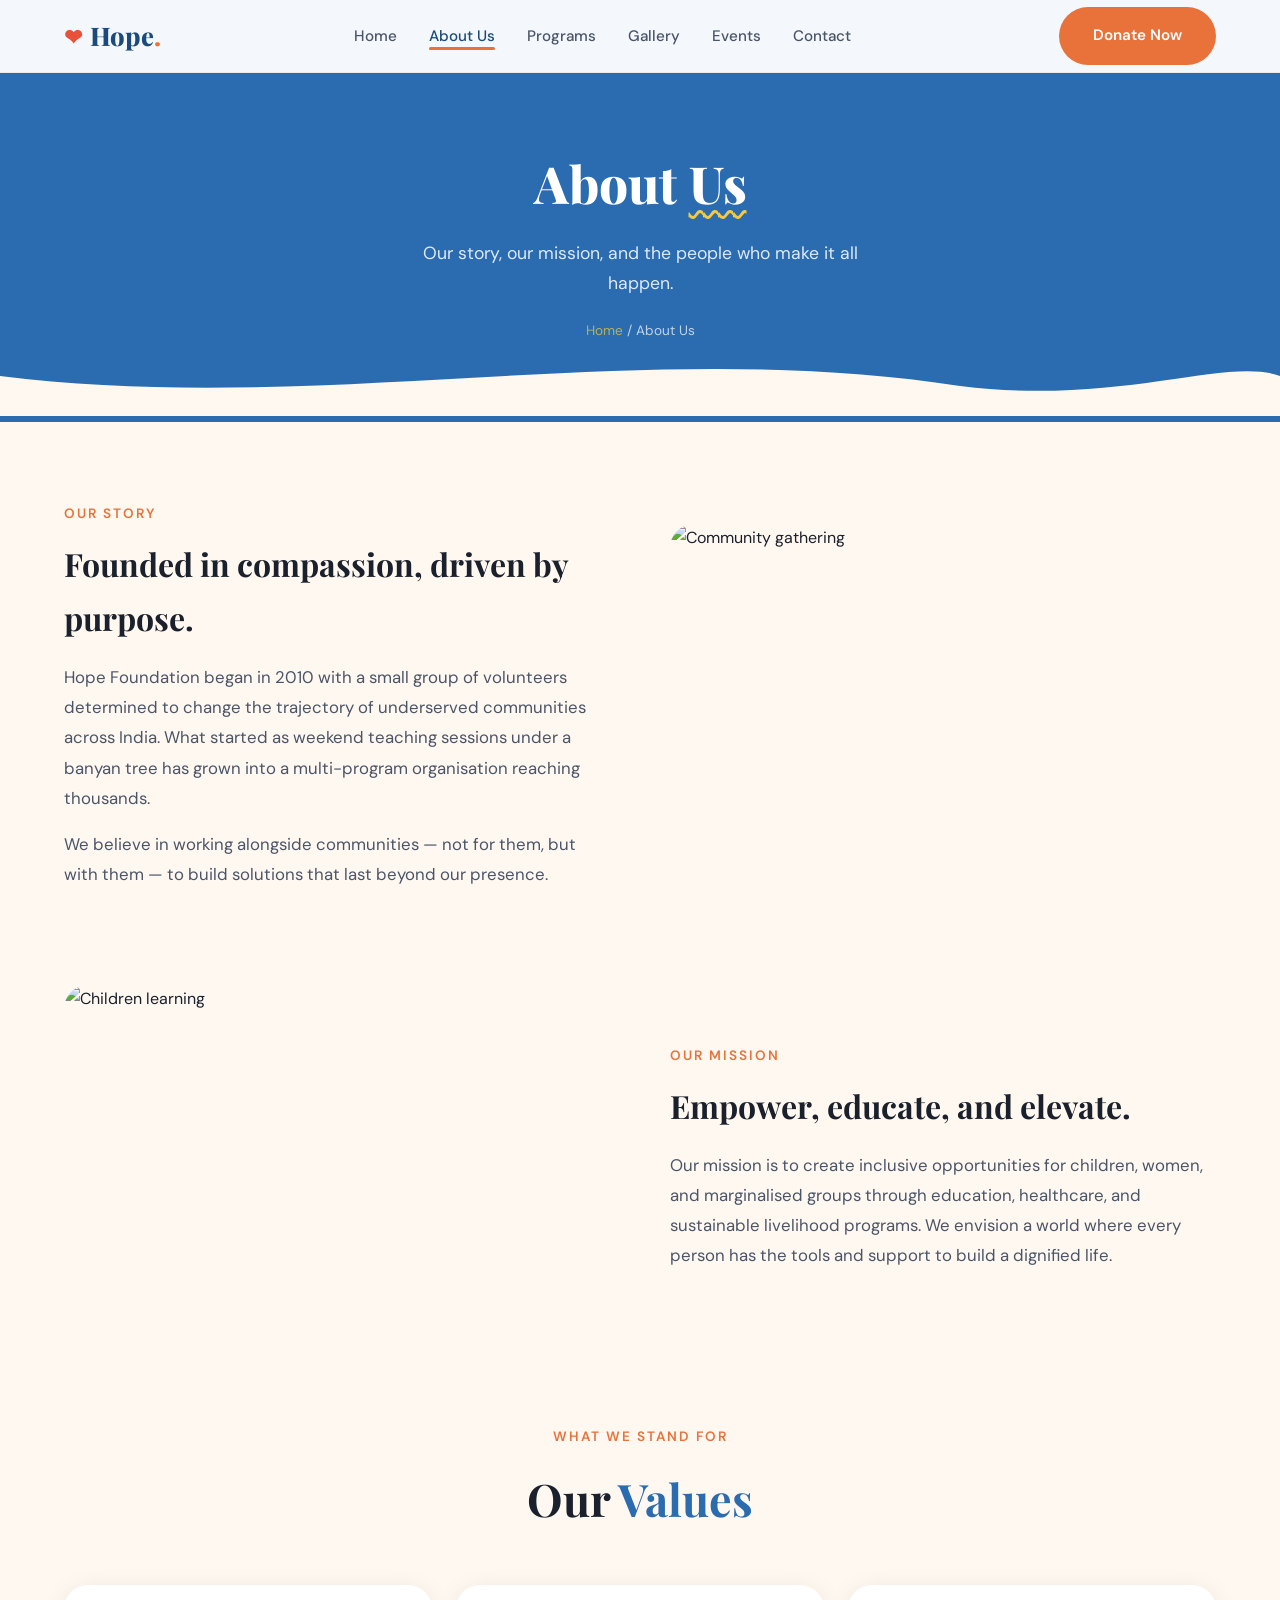
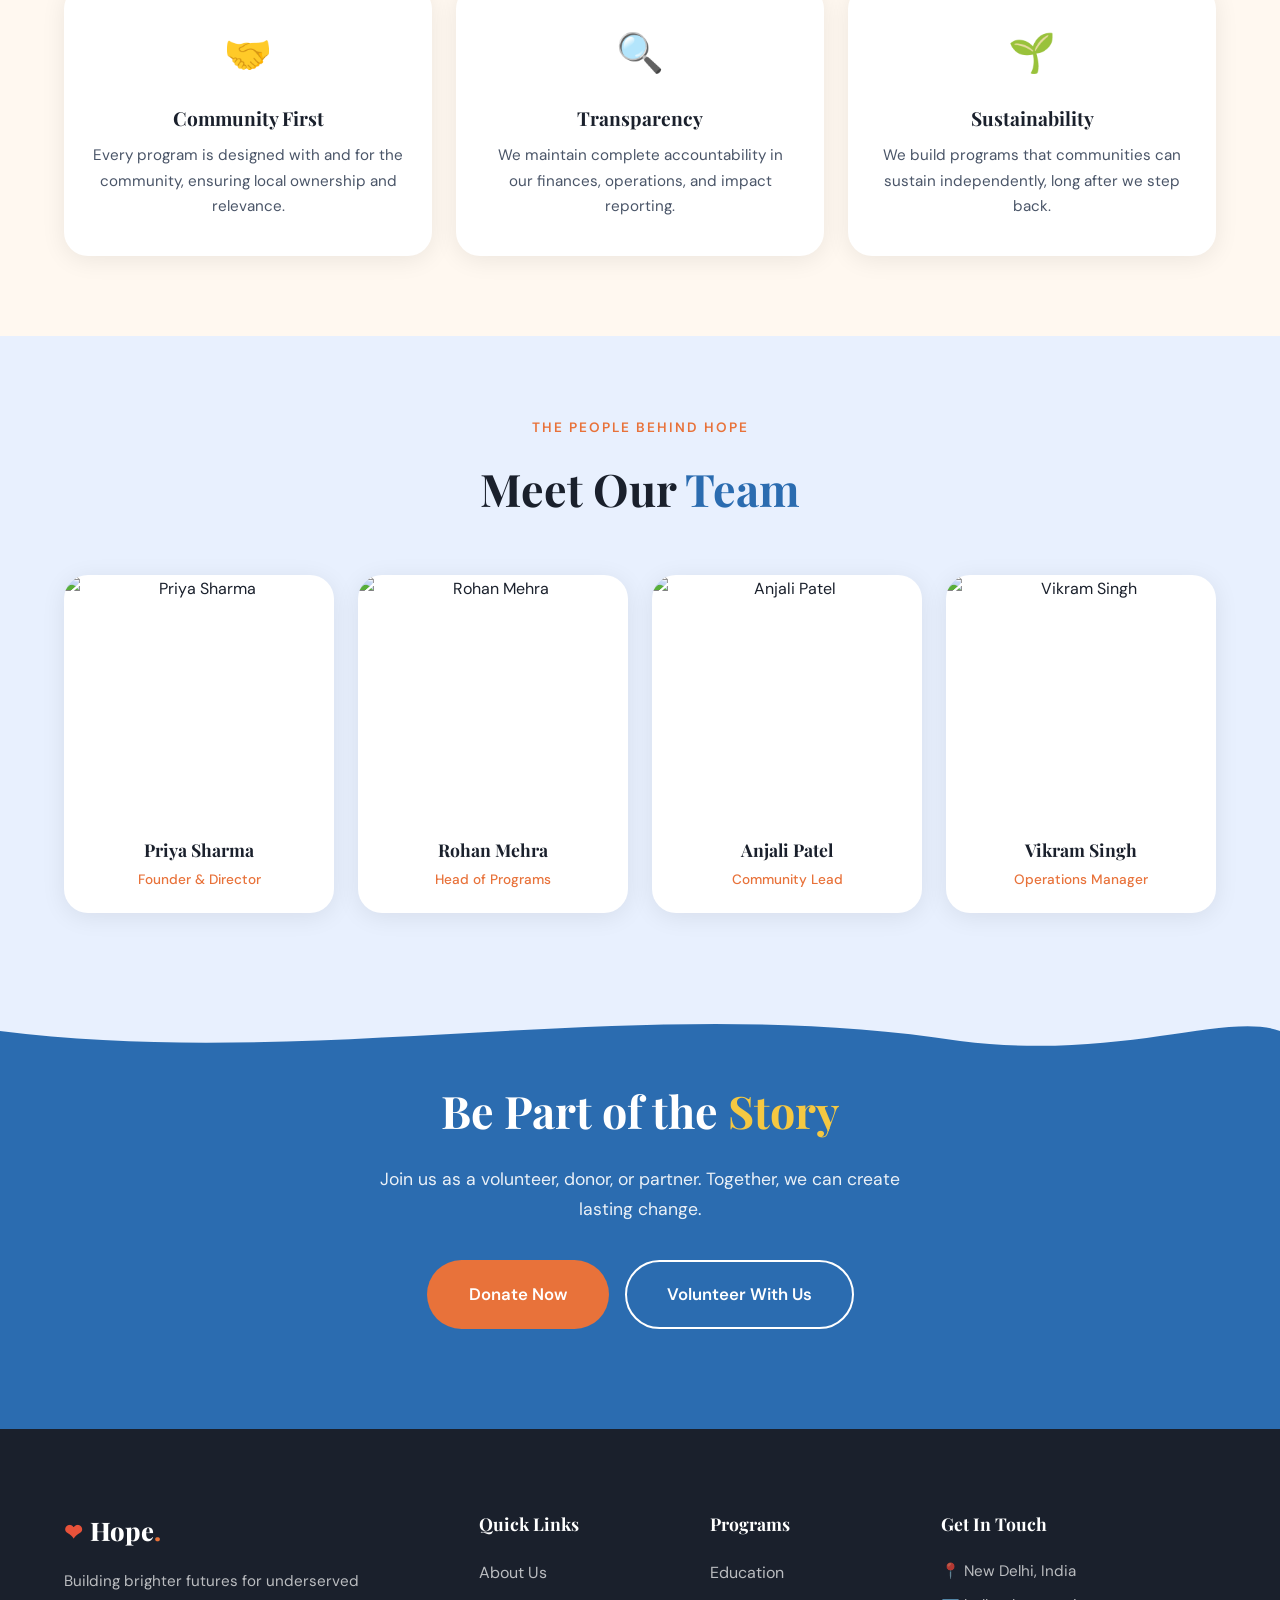
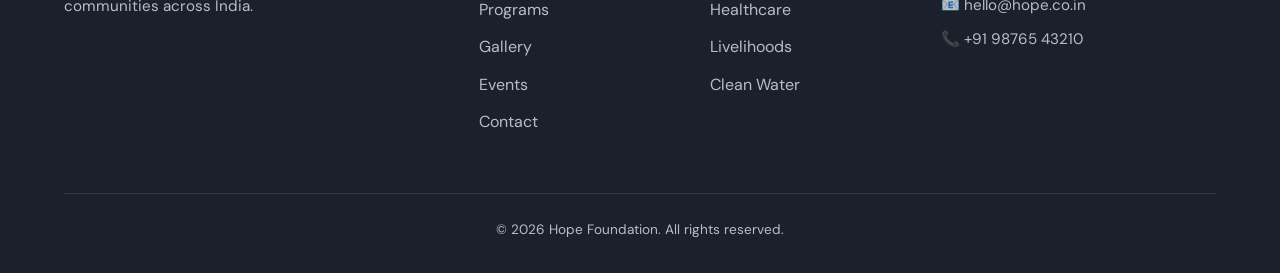
==== about.html @ 758d8f0c "site design init" ====
<!DOCTYPE html>
<html lang="en">
<head>
  <meta charset="UTF-8">
  <meta name="viewport" content="width=device-width, initial-scale=1.0">
  <title>About Us — Hope Foundation</title>
  <link rel="stylesheet" href="css/style.css">
  <link rel="preconnect" href="https://fonts.googleapis.com">
  <link href="https://fonts.googleapis.com/css2?family=Playfair+Display:wght@400;600;700;800&family=DM+Sans:wght@400;500;600;700&display=swap" rel="stylesheet">
</head>
<body>
  <!-- NAVBAR -->
  <nav class="navbar" id="navbar">
    <div class="nav-container">
      <a href="index.html" class="logo"><span class="logo-icon">❤</span><span class="logo-text">Hope<span class="logo-dot">.</span></span></a>
      <ul class="nav-links" id="navLinks">
        <li><a href="index.html">Home</a></li>
        <li><a href="about.html" class="active">About Us</a></li>
        <li><a href="programs.html">Programs</a></li>
        <li><a href="gallery.html">Gallery</a></li>
        <li><a href="events.html">Events</a></li>
        <li><a href="contact.html">Contact</a></li>
      </ul>
      <a href="contact.html#donate" class="btn btn-primary nav-donate">Donate Now</a>
      <button class="hamburger" id="hamburger" aria-label="Toggle menu"><span></span><span></span><span></span></button>
    </div>
  </nav>

  <!-- PAGE HEADER -->
  <section class="page-header">
    <h1>About <span class="underline-wavy">Us</span></h1>
    <p>Our story, our mission, and the people who make it all happen.</p>
    <div class="breadcrumb"><a href="index.html">Home</a> / About Us</div>
    <div class="page-header-wave">
      <svg viewBox="0 0 1440 80" preserveAspectRatio="none">
        <path d="M0,40 C360,80 720,0 1080,50 C1260,70 1380,20 1440,40 L1440,80 L0,80 Z" fill="var(--cream)"/>
      </svg>
    </div>
  </section>

  <!-- OUR STORY -->
  <section class="about-content">
    <div class="container">
      <div class="about-grid">
        <div class="about-text">
          <div class="section-label">Our Story</div>
          <h2>Founded in compassion, driven by purpose.</h2>
          <p>Hope Foundation began in 2010 with a small group of volunteers determined to change the trajectory of underserved communities across India. What started as weekend teaching sessions under a banyan tree has grown into a multi-program organisation reaching thousands.</p>
          <p>We believe in working alongside communities — not for them, but with them — to build solutions that last beyond our presence.</p>
        </div>
        <div class="about-img">
          <img src="https://images.unsplash.com/photo-1531206715517-5c0ba140b2b8?w=500&q=80" alt="Community gathering">
        </div>
      </div>

      <div class="about-grid reverse">
        <div class="about-text">
          <div class="section-label">Our Mission</div>
          <h2>Empower, educate, and elevate.</h2>
          <p>Our mission is to create inclusive opportunities for children, women, and marginalised groups through education, healthcare, and sustainable livelihood programs. We envision a world where every person has the tools and support to build a dignified life.</p>
        </div>
        <div class="about-img">
          <img src="https://images.unsplash.com/photo-1529390079861-591de354faf5?w=500&q=80" alt="Children learning">
        </div>
      </div>

      <!-- VALUES -->
      <div style="text-align:center; margin-top:80px;">
        <div class="section-label">What We Stand For</div>
        <h2 class="section-title">Our <span class="highlight">Values</span></h2>
      </div>
      <div class="values-grid">
        <div class="value-card">
          <div class="icon">🤝</div>
          <h3>Community First</h3>
          <p>Every program is designed with and for the community, ensuring local ownership and relevance.</p>
        </div>
        <div class="value-card">
          <div class="icon">🔍</div>
          <h3>Transparency</h3>
          <p>We maintain complete accountability in our finances, operations, and impact reporting.</p>
        </div>
        <div class="value-card">
          <div class="icon">🌱</div>
          <h3>Sustainability</h3>
          <p>We build programs that communities can sustain independently, long after we step back.</p>
        </div>
      </div>
    </div>
  </section>

  <!-- TEAM -->
  <section class="team-section">
    <div class="container">
      <div style="text-align:center;">
        <div class="section-label">The People Behind Hope</div>
        <h2 class="section-title">Meet Our <span class="highlight">Team</span></h2>
      </div>
      <div class="team-grid">
        <div class="team-card">
          <img src="https://images.unsplash.com/photo-1580489944761-15a19d654956?w=300&q=80" alt="Priya Sharma">
          <div class="team-card-info"><h4>Priya Sharma</h4><span>Founder & Director</span></div>
        </div>
        <div class="team-card">
          <img src="https://images.unsplash.com/photo-1507003211169-0a1dd7228f2d?w=300&q=80" alt="Rohan Mehra">
          <div class="team-card-info"><h4>Rohan Mehra</h4><span>Head of Programs</span></div>
        </div>
        <div class="team-card">
          <img src="https://images.unsplash.com/photo-1573497019940-1c28c88b4f3e?w=300&q=80" alt="Anjali Patel">
          <div class="team-card-info"><h4>Anjali Patel</h4><span>Community Lead</span></div>
        </div>
        <div class="team-card">
          <img src="https://images.unsplash.com/photo-1500648767791-00dcc994a43e?w=300&q=80" alt="Vikram Singh">
          <div class="team-card-info"><h4>Vikram Singh</h4><span>Operations Manager</span></div>
        </div>
      </div>
    </div>
  </section>

  <!-- CTA -->
  <section class="cta">
    <div class="cta-wave-top">
      <svg viewBox="0 0 1440 80" preserveAspectRatio="none">
        <path d="M0,40 C360,80 720,0 1080,50 C1260,70 1380,20 1440,40 L1440,0 L0,0 Z" fill="var(--blue-light)"/>
      </svg>
    </div>
    <div class="container">
      <h2>Be Part of the <span class="highlight">Story</span></h2>
      <p>Join us as a volunteer, donor, or partner. Together, we can create lasting change.</p>
      <div class="cta-actions">
        <a href="contact.html#donate" class="btn btn-accent btn-lg">Donate Now</a>
        <a href="contact.html#volunteer" class="btn btn-outline-light btn-lg">Volunteer With Us</a>
      </div>
    </div>
  </section>

  <!-- FOOTER -->
  <footer class="footer">
    <div class="container">
      <div class="footer-grid">
        <div class="footer-about">
          <a href="index.html" class="logo footer-logo"><span class="logo-icon">❤</span><span class="logo-text">Hope<span class="logo-dot">.</span></span></a>
          <p>Building brighter futures for underserved communities across India.</p>
        </div>
        <div class="footer-links"><h4>Quick Links</h4><ul><li><a href="about.html">About Us</a></li><li><a href="programs.html">Programs</a></li><li><a href="gallery.html">Gallery</a></li><li><a href="events.html">Events</a></li><li><a href="contact.html">Contact</a></li></ul></div>
        <div class="footer-links"><h4>Programs</h4><ul><li><a href="programs.html">Education</a></li><li><a href="programs.html">Healthcare</a></li><li><a href="programs.html">Livelihoods</a></li><li><a href="programs.html">Clean Water</a></li></ul></div>
        <div class="footer-contact"><h4>Get In Touch</h4><p>📍 New Delhi, India</p><p>📧 hello@hope.co.in</p><p>📞 +91 98765 43210</p></div>
      </div>
      <div class="footer-bottom"><p>&copy; 2026 Hope Foundation. All rights reserved.</p></div>
    </div>
  </footer>
  <script src="js/main.js"></script>
</body>
</html>
---- css/style.css ----
/* ============================================
   HOPE FOUNDATION — Watumull-inspired Design
   Playful blue, warm accents, wavy shapes
   ============================================ */

/* --- VARIABLES --- */
:root {
  --blue-main: #2B6CB0;
  --blue-dark: #1A4B7A;
  --blue-light: #E8F0FE;
  --blue-mid: #4A90D9;
  --cream: #FFF8F0;
  --orange: #E8723A;
  --orange-light: #FDEBD3;
  --yellow: #F5C842;
  --green: #38A169;
  --green-light: #C6F6D5;
  --red-soft: #E8523A;
  --white: #ffffff;
  --dark: #1A202C;
  --gray: #4A5568;
  --gray-light: #A0AEC0;
  --font-display: 'Playfair Display', Georgia, serif;
  --font-body: 'DM Sans', -apple-system, sans-serif;
  --radius: 16px;
  --radius-sm: 10px;
  --radius-xl: 24px;
  --shadow: 0 4px 24px rgba(0,0,0,0.08);
  --shadow-lg: 0 12px 48px rgba(0,0,0,0.12);
  --transition: 0.3s cubic-bezier(0.4, 0, 0.2, 1);
}

/* --- RESET --- */
*, *::before, *::after { box-sizing: border-box; margin: 0; padding: 0; }
html { scroll-behavior: smooth; }
body {
  font-family: var(--font-body);
  color: var(--dark);
  background: var(--cream);
  line-height: 1.7;
  overflow-x: hidden;
}
img { max-width: 100%; display: block; border-radius: var(--radius); }
a { text-decoration: none; color: inherit; transition: var(--transition); }
ul { list-style: none; }

/* --- CONTAINER --- */
.container {
  max-width: 1200px;
  margin: 0 auto;
  padding: 0 24px;
}

/* --- BUTTONS --- */
.btn {
  display: inline-flex;
  align-items: center;
  gap: 8px;
  padding: 14px 32px;
  border-radius: 50px;
  font-family: var(--font-body);
  font-weight: 600;
  font-size: 0.95rem;
  cursor: pointer;
  border: 2px solid transparent;
  transition: var(--transition);
}
.btn-primary {
  background: var(--orange);
  color: var(--white);
}
.btn-primary:hover {
  background: #d4652f;
  transform: translateY(-2px);
  box-shadow: 0 6px 20px rgba(232,114,58,0.35);
}
.btn-accent {
  background: var(--orange);
  color: var(--white);
}
.btn-accent:hover {
  background: #d4652f;
  transform: translateY(-2px);
  box-shadow: 0 6px 20px rgba(232,114,58,0.35);
}
.btn-outline {
  border-color: var(--blue-main);
  color: var(--blue-main);
  background: transparent;
}
.btn-outline:hover {
  background: var(--blue-main);
  color: var(--white);
  transform: translateY(-2px);
}
.btn-outline-light {
  border-color: var(--white);
  color: var(--white);
  background: transparent;
}
.btn-outline-light:hover {
  background: var(--white);
  color: var(--blue-dark);
  transform: translateY(-2px);
}
.btn-lg {
  padding: 18px 40px;
  font-size: 1.05rem;
}

/* --- SECTION HELPERS --- */
.section-label {
  font-family: var(--font-body);
  font-weight: 600;
  font-size: 0.85rem;
  text-transform: uppercase;
  letter-spacing: 2px;
  color: var(--orange);
  margin-bottom: 12px;
}
.section-label.light { color: var(--yellow); }
.section-title {
  font-family: var(--font-display);
  font-size: clamp(2rem, 4vw, 2.8rem);
  font-weight: 700;
  margin-bottom: 16px;
  color: var(--dark);
}
.section-title.light { color: var(--white); }
.section-subtitle {
  font-size: 1.1rem;
  color: var(--gray);
  max-width: 600px;
  margin-bottom: 48px;
}
.highlight {
  color: var(--blue-main);
  position: relative;
}
.underline-wavy {
  text-decoration: underline;
  text-decoration-color: var(--yellow);
  text-decoration-style: wavy;
  text-underline-offset: 6px;
  text-decoration-thickness: 3px;
}

/* =====================
   NAVBAR
   ===================== */
.navbar {
  position: fixed;
  top: 0;
  left: 0;
  right: 0;
  z-index: 1000;
  background: rgba(255,255,255,0.95);
  backdrop-filter: blur(12px);
  border-bottom: 1px solid rgba(0,0,0,0.05);
  transition: var(--transition);
}
.navbar.scrolled {
  box-shadow: 0 2px 20px rgba(0,0,0,0.08);
}
.nav-container {
  max-width: 1200px;
  margin: 0 auto;
  padding: 0 24px;
  display: flex;
  align-items: center;
  justify-content: space-between;
  height: 72px;
}
.logo {
  display: flex;
  align-items: center;
  gap: 8px;
  font-family: var(--font-display);
  font-size: 1.6rem;
  font-weight: 800;
}
.logo-icon {
  font-size: 1.4rem;
  filter: none;
  color: var(--red-soft);
}
.logo-text { color: var(--blue-dark); }
.logo-dot { color: var(--orange); }
.nav-links {
  display: flex;
  gap: 32px;
}
.nav-links a {
  font-weight: 500;
  font-size: 0.95rem;
  color: var(--gray);
  position: relative;
}
.nav-links a::after {
  content: '';
  position: absolute;
  bottom: -4px;
  left: 0;
  width: 0;
  height: 3px;
  background: var(--orange);
  border-radius: 2px;
  transition: var(--transition);
}
.nav-links a:hover,
.nav-links a.active {
  color: var(--blue-dark);
}
.nav-links a:hover::after,
.nav-links a.active::after {
  width: 100%;
}
.nav-donate { margin-left: 16px; }
.hamburger {
  display: none;
  flex-direction: column;
  gap: 5px;
  background: none;
  border: none;
  cursor: pointer;
  padding: 8px;
}
.hamburger span {
  width: 24px;
  height: 2.5px;
  background: var(--dark);
  border-radius: 2px;
  transition: var(--transition);
}

/* =====================
   HERO
   ===================== */
.hero {
  position: relative;
  background: var(--blue-main);
  padding-top: 72px;
  overflow: hidden;
  min-height: 90vh;
  display: flex;
  flex-direction: column;
  justify-content: center;
}
.hero-bg {
  position: absolute;
  inset: 0;
  overflow: hidden;
}
.hero-wave-top {
  position: absolute;
  top: 60px;
  left: 0;
  right: 0;
  opacity: 0.15;
}
.hero-wave-top svg { width: 100%; height: 200px; }
.hero-container {
  position: relative;
  max-width: 1200px;
  margin: 0 auto;
  padding: 80px 24px 120px;
  display: grid;
  grid-template-columns: 1fr 1fr;
  gap: 60px;
  align-items: center;
}
.hero-content { color: var(--white); }
.hero-tag {
  display: inline-block;
  background: rgba(255,255,255,0.15);
  border: 1px solid rgba(255,255,255,0.25);
  padding: 8px 20px;
  border-radius: 50px;
  font-size: 0.85rem;
  font-weight: 600;
  margin-bottom: 24px;
  backdrop-filter: blur(4px);
}
.hero h1 {
  font-family: var(--font-display);
  font-size: clamp(2.2rem, 4.5vw, 3.2rem);
  font-weight: 700;
  line-height: 1.25;
  margin-bottom: 20px;
}
.hero h1 .underline-wavy {
  text-decoration-color: var(--yellow);
}
.hero h1 .highlight {
  color: var(--yellow);
}
.hero p {
  font-size: 1.1rem;
  opacity: 0.9;
  max-width: 480px;
  margin-bottom: 32px;
  line-height: 1.8;
}
.hero-actions {
  display: flex;
  gap: 16px;
  flex-wrap: wrap;
  margin-bottom: 48px;
}
.hero-stats {
  display: flex;
  gap: 40px;
}
.stat {
  display: flex;
  flex-direction: column;
}
.stat strong {
  font-family: var(--font-display);
  font-size: 1.8rem;
  font-weight: 800;
  color: var(--yellow);
}
.stat span {
  font-size: 0.85rem;
  opacity: 0.8;
}

/* Hero Image */
.hero-image {
  position: relative;
  display: flex;
  justify-content: center;
}
.hero-img-wrapper {
  position: relative;
  z-index: 2;
}
.hero-img-wrapper img {
  width: 420px;
  height: 500px;
  object-fit: cover;
  border-radius: 30px 30px 100px 30px;
  border: 6px solid rgba(255,255,255,0.2);
}
.hero-img-accent {
  position: absolute;
  top: -20px;
  right: -20px;
  width: 100%;
  height: 100%;
  border-radius: 30px 30px 100px 30px;
  border: 3px solid var(--yellow);
  z-index: -1;
}
.hero-floater {
  position: absolute;
  font-size: 2rem;
  animation: float 3s ease-in-out infinite;
  z-index: 3;
}
.floater-heart { top: 10%; right: -10%; animation-delay: 0s; }
.floater-star { bottom: 20%; left: -5%; animation-delay: 0.5s; color: var(--yellow); }
.floater-check {
  top: 50%;
  right: -15%;
  animation-delay: 1s;
  background: var(--green);
  color: white;
  width: 44px;
  height: 44px;
  border-radius: 50%;
  display: flex;
  align-items: center;
  justify-content: center;
  font-size: 1.2rem;
}
@keyframes float {
  0%, 100% { transform: translateY(0); }
  50% { transform: translateY(-12px); }
}
.hero-wave-bottom {
  position: absolute;
  bottom: -2px;
  left: 0;
  right: 0;
}
.hero-wave-bottom svg { width: 100%; height: 120px; }

/* =====================
   MISSION
   ===================== */
.mission {
  position: relative;
  background: var(--cream);
  padding: 100px 0 0;
}
.mission-grid {
  display: grid;
  grid-template-columns: 1fr 1fr;
  gap: 60px;
  align-items: center;
}
.mission-text h2 {
  font-family: var(--font-display);
  font-size: clamp(1.8rem, 3vw, 2.4rem);
  font-weight: 700;
  line-height: 1.35;
  margin-bottom: 20px;
}
.mission-text p {
  color: var(--gray);
  font-size: 1.05rem;
  margin-bottom: 32px;
  line-height: 1.8;
}
.mission-image {
  position: relative;
}
.mission-image img {
  width: 100%;
  height: 400px;
  object-fit: cover;
  border-radius: var(--radius-xl);
  position: relative;
  z-index: 2;
}
.mission-img-blob {
  position: absolute;
  top: -30px;
  right: -30px;
  width: 200px;
  height: 200px;
  background: var(--yellow);
  border-radius: 50% 50% 50% 20%;
  opacity: 0.3;
  z-index: 1;
}
.section-wave {
  margin-top: 80px;
}
.section-wave svg {
  width: 100%;
  height: 100px;
  display: block;
}

/* =====================
   PROGRAMS
   ===================== */
.programs {
  background: var(--blue-light);
  padding: 80px 0 100px;
}
.programs-grid {
  display: grid;
  grid-template-columns: repeat(4, 1fr);
  gap: 24px;
}
.program-card {
  background: var(--white);
  padding: 36px 28px;
  border-radius: var(--radius-xl);
  transition: var(--transition);
  position: relative;
  overflow: hidden;
}
.program-card::before {
  content: '';
  position: absolute;
  top: 0;
  left: 0;
  right: 0;
  height: 4px;
  background: var(--blue-main);
  border-radius: 4px 4px 0 0;
  transform: scaleX(0);
  transition: var(--transition);
}
.program-card:hover::before { transform: scaleX(1); }
.program-card:hover {
  transform: translateY(-6px);
  box-shadow: var(--shadow-lg);
}
.program-icon {
  width: 60px;
  height: 60px;
  border-radius: 16px;
  display: flex;
  align-items: center;
  justify-content: center;
  font-size: 1.6rem;
  margin-bottom: 20px;
}
.program-card h3 {
  font-family: var(--font-display);
  font-size: 1.3rem;
  font-weight: 700;
  margin-bottom: 12px;
}
.program-card p {
  color: var(--gray);
  font-size: 0.95rem;
  margin-bottom: 20px;
  line-height: 1.7;
}
.program-card a {
  font-weight: 600;
  color: var(--orange);
  font-size: 0.9rem;
}
.program-card a:hover { color: var(--blue-main); }

/* =====================
   IMPACT
   ===================== */
.impact {
  background: var(--blue-dark);
  padding: 80px 0;
  position: relative;
  text-align: center;
}
.impact-wave-top, .impact-wave-bottom {
  position: absolute;
  left: 0;
  right: 0;
}
.impact-wave-top { top: -2px; }
.impact-wave-bottom { bottom: -2px; }
.impact-wave-top svg, .impact-wave-bottom svg { width: 100%; height: 100px; }
.impact-grid {
  display: grid;
  grid-template-columns: repeat(4, 1fr);
  gap: 32px;
  margin-top: 48px;
}
.impact-card {
  background: rgba(255,255,255,0.08);
  border: 1px solid rgba(255,255,255,0.12);
  border-radius: var(--radius-xl);
  padding: 40px 24px;
  backdrop-filter: blur(4px);
  transition: var(--transition);
}
.impact-card:hover {
  background: rgba(255,255,255,0.14);
  transform: translateY(-4px);
}
.impact-number {
  display: block;
  font-family: var(--font-display);
  font-size: 2.4rem;
  font-weight: 800;
  color: var(--yellow);
  margin-bottom: 8px;
}
.impact-label {
  color: rgba(255,255,255,0.8);
  font-size: 0.95rem;
  font-weight: 500;
}

/* =====================
   TESTIMONIAL
   ===================== */
.testimonial {
  background: var(--cream);
  padding: 80px 0;
}
.testimonial-card {
  background: var(--white);
  border-radius: var(--radius-xl);
  padding: 60px;
  max-width: 700px;
  margin: 0 auto;
  text-align: center;
  box-shadow: var(--shadow);
  position: relative;
}
.quote-mark {
  font-family: var(--font-display);
  font-size: 6rem;
  color: var(--yellow);
  line-height: 0.5;
  margin-bottom: 16px;
}
blockquote {
  font-family: var(--font-display);
  font-size: 1.3rem;
  font-weight: 600;
  line-height: 1.6;
  color: var(--dark);
  margin-bottom: 32px;
  font-style: italic;
}
.testimonial-author {
  display: flex;
  align-items: center;
  gap: 16px;
  justify-content: center;
}
.author-avatar {
  width: 48px;
  height: 48px;
  border-radius: 50%;
  background: var(--blue-main);
  color: white;
  display: flex;
  align-items: center;
  justify-content: center;
  font-weight: 700;
  font-size: 1.2rem;
}
.testimonial-author strong {
  display: block;
  font-size: 1rem;
}
.testimonial-author span {
  font-size: 0.85rem;
  color: var(--gray-light);
}

/* =====================
   CTA
   ===================== */
.cta {
  background: var(--blue-main);
  padding: 80px 0 100px;
  text-align: center;
  color: var(--white);
  position: relative;
}
.cta-wave-top {
  position: absolute;
  top: -2px;
  left: 0;
  right: 0;
}
.cta-wave-top svg { width: 100%; height: 80px; }
.cta h2 {
  font-family: var(--font-display);
  font-size: clamp(2rem, 4vw, 2.8rem);
  font-weight: 700;
  margin-bottom: 16px;
}
.cta h2 .highlight { color: var(--yellow); }
.cta p {
  font-size: 1.1rem;
  opacity: 0.9;
  max-width: 560px;
  margin: 0 auto 36px;
}
.cta-actions {
  display: flex;
  gap: 16px;
  justify-content: center;
  flex-wrap: wrap;
}

/* =====================
   FOOTER
   ===================== */
.footer {
  background: var(--dark);
  color: rgba(255,255,255,0.7);
  padding: 80px 0 32px;
}
.footer-grid {
  display: grid;
  grid-template-columns: 2fr 1fr 1fr 1.5fr;
  gap: 48px;
  margin-bottom: 48px;
}
.footer-logo .logo-text { color: var(--white); }
.footer-logo .logo-icon { color: var(--red-soft); }
.footer-about p {
  margin-top: 16px;
  font-size: 0.95rem;
  line-height: 1.7;
}
.footer-links h4,
.footer-contact h4 {
  color: var(--white);
  font-family: var(--font-display);
  font-size: 1.1rem;
  margin-bottom: 20px;
}
.footer-links li { margin-bottom: 10px; }
.footer-links a:hover { color: var(--orange); }
.footer-contact p {
  margin-bottom: 8px;
  font-size: 0.95rem;
}
.social-links {
  display: flex;
  gap: 12px;
  margin-top: 16px;
}
.social-links a {
  width: 40px;
  height: 40px;
  border-radius: 50%;
  background: rgba(255,255,255,0.1);
  display: flex;
  align-items: center;
  justify-content: center;
  font-size: 0.8rem;
  font-weight: 700;
  color: rgba(255,255,255,0.7);
  transition: var(--transition);
}
.social-links a:hover {
  background: var(--orange);
  color: var(--white);
}
.footer-bottom {
  border-top: 1px solid rgba(255,255,255,0.1);
  padding-top: 24px;
  text-align: center;
  font-size: 0.85rem;
}

/* =====================
   PAGE HEADERS (inner pages)
   ===================== */
.page-header {
  background: var(--blue-main);
  padding: 140px 0 80px;
  text-align: center;
  color: var(--white);
  position: relative;
  overflow: hidden;
}
.page-header h1 {
  font-family: var(--font-display);
  font-size: clamp(2.4rem, 5vw, 3.2rem);
  font-weight: 800;
  margin-bottom: 12px;
}
.page-header p {
  font-size: 1.1rem;
  opacity: 0.85;
  max-width: 500px;
  margin: 0 auto;
}
.page-header .breadcrumb {
  margin-top: 20px;
  font-size: 0.85rem;
  opacity: 0.7;
}
.page-header .breadcrumb a { color: var(--yellow); }
.page-header-wave {
  position: absolute;
  bottom: -2px;
  left: 0;
  right: 0;
}
.page-header-wave svg { width: 100%; height: 80px; }

/* =====================
   ABOUT PAGE
   ===================== */
.about-content {
  padding: 80px 0;
  background: var(--cream);
}
.about-grid {
  display: grid;
  grid-template-columns: 1fr 1fr;
  gap: 60px;
  align-items: center;
  margin-bottom: 80px;
}
.about-grid.reverse { direction: rtl; }
.about-grid.reverse > * { direction: ltr; }
.about-text h2 {
  font-family: var(--font-display);
  font-size: 2rem;
  font-weight: 700;
  margin-bottom: 16px;
}
.about-text p {
  color: var(--gray);
  font-size: 1.05rem;
  line-height: 1.8;
  margin-bottom: 16px;
}
.about-img img {
  width: 100%;
  height: 360px;
  object-fit: cover;
  border-radius: var(--radius-xl);
}
.values-grid {
  display: grid;
  grid-template-columns: repeat(3, 1fr);
  gap: 24px;
  margin-top: 48px;
}
.value-card {
  background: var(--white);
  padding: 36px 28px;
  border-radius: var(--radius-xl);
  text-align: center;
  box-shadow: var(--shadow);
  transition: var(--transition);
}
.value-card:hover {
  transform: translateY(-4px);
  box-shadow: var(--shadow-lg);
}
.value-card .icon {
  font-size: 2.4rem;
  margin-bottom: 16px;
}
.value-card h3 {
  font-family: var(--font-display);
  font-size: 1.2rem;
  margin-bottom: 8px;
}
.value-card p {
  color: var(--gray);
  font-size: 0.95rem;
}
.team-section {
  padding: 80px 0;
  background: var(--blue-light);
}
.team-grid {
  display: grid;
  grid-template-columns: repeat(4, 1fr);
  gap: 24px;
  margin-top: 48px;
}
.team-card {
  background: var(--white);
  border-radius: var(--radius-xl);
  overflow: hidden;
  text-align: center;
  box-shadow: var(--shadow);
  transition: var(--transition);
}
.team-card:hover { transform: translateY(-4px); }
.team-card img {
  width: 100%;
  height: 240px;
  object-fit: cover;
  border-radius: 0;
}
.team-card-info {
  padding: 20px;
}
.team-card-info h4 {
  font-family: var(--font-display);
  font-size: 1.1rem;
}
.team-card-info span {
  font-size: 0.85rem;
  color: var(--orange);
  font-weight: 500;
}

/* =====================
   PROGRAMS PAGE
   ===================== */
.programs-detail {
  padding: 80px 0;
  background: var(--cream);
}
.program-detail-card {
  display: grid;
  grid-template-columns: 1fr 1fr;
  gap: 48px;
  align-items: center;
  background: var(--white);
  border-radius: var(--radius-xl);
  overflow: hidden;
  margin-bottom: 40px;
  box-shadow: var(--shadow);
}
.program-detail-card.reverse {
  direction: rtl;
}
.program-detail-card.reverse > * {
  direction: ltr;
}
.program-detail-img img {
  width: 100%;
  height: 340px;
  object-fit: cover;
  border-radius: 0;
}
.program-detail-text {
  padding: 40px;
}
.program-detail-text h3 {
  font-family: var(--font-display);
  font-size: 1.6rem;
  font-weight: 700;
  margin-bottom: 12px;
}
.program-detail-text p {
  color: var(--gray);
  font-size: 1rem;
  line-height: 1.8;
  margin-bottom: 20px;
}

/* =====================
   GALLERY PAGE
   ===================== */
.gallery-section {
  padding: 80px 0;
  background: var(--cream);
}
.gallery-grid {
  display: grid;
  grid-template-columns: repeat(3, 1fr);
  gap: 20px;
}
.gallery-item {
  position: relative;
  overflow: hidden;
  border-radius: var(--radius);
  cursor: pointer;
}
.gallery-item img {
  width: 100%;
  height: 280px;
  object-fit: cover;
  transition: var(--transition);
  border-radius: 0;
}
.gallery-item:hover img {
  transform: scale(1.05);
}
.gallery-item:nth-child(1) { grid-row: span 2; }
.gallery-item:nth-child(1) img { height: 100%; }
.gallery-overlay {
  position: absolute;
  inset: 0;
  background: linear-gradient(to top, rgba(0,0,0,0.5), transparent);
  opacity: 0;
  transition: var(--transition);
  display: flex;
  align-items: flex-end;
  padding: 20px;
  color: white;
  font-weight: 600;
}
.gallery-item:hover .gallery-overlay { opacity: 1; }

/* =====================
   EVENTS PAGE
   ===================== */
.events-section {
  padding: 80px 0;
  background: var(--cream);
}
.event-card {
  display: grid;
  grid-template-columns: 120px 1fr;
  gap: 24px;
  background: var(--white);
  border-radius: var(--radius-xl);
  padding: 32px;
  margin-bottom: 24px;
  box-shadow: var(--shadow);
  transition: var(--transition);
  align-items: center;
}
.event-card:hover {
  transform: translateY(-3px);
  box-shadow: var(--shadow-lg);
}
.event-date {
  background: var(--blue-main);
  color: var(--white);
  border-radius: var(--radius);
  padding: 20px;
  text-align: center;
}
.event-date .day {
  font-family: var(--font-display);
  font-size: 2.4rem;
  font-weight: 800;
  display: block;
}
.event-date .month {
  font-size: 0.85rem;
  font-weight: 600;
  text-transform: uppercase;
  letter-spacing: 1px;
}
.event-info h3 {
  font-family: var(--font-display);
  font-size: 1.3rem;
  margin-bottom: 6px;
}
.event-info .meta {
  font-size: 0.9rem;
  color: var(--gray-light);
  margin-bottom: 8px;
}
.event-info p {
  color: var(--gray);
  font-size: 0.95rem;
  line-height: 1.6;
}

/* =====================
   CONTACT PAGE
   ===================== */
.contact-section {
  padding: 80px 0;
  background: var(--cream);
}
.contact-grid {
  display: grid;
  grid-template-columns: 1fr 1fr;
  gap: 48px;
}
.contact-info h2 {
  font-family: var(--font-display);
  font-size: 2rem;
  font-weight: 700;
  margin-bottom: 16px;
}
.contact-info p {
  color: var(--gray);
  line-height: 1.8;
  margin-bottom: 32px;
}
.contact-detail {
  display: flex;
  gap: 16px;
  margin-bottom: 24px;
  align-items: flex-start;
}
.contact-detail .icon {
  width: 48px;
  height: 48px;
  border-radius: 12px;
  background: var(--blue-light);
  display: flex;
  align-items: center;
  justify-content: center;
  font-size: 1.3rem;
  flex-shrink: 0;
}
.contact-detail h4 {
  font-size: 1rem;
  margin-bottom: 2px;
}
.contact-detail span {
  font-size: 0.95rem;
  color: var(--gray);
}
.contact-form {
  background: var(--white);
  padding: 48px;
  border-radius: var(--radius-xl);
  box-shadow: var(--shadow);
}
.form-group {
  margin-bottom: 20px;
}
.form-group label {
  display: block;
  font-weight: 600;
  font-size: 0.9rem;
  margin-bottom: 6px;
  color: var(--dark);
}
.form-group input,
.form-group textarea,
.form-group select {
  width: 100%;
  padding: 14px 18px;
  border: 2px solid #E2E8F0;
  border-radius: var(--radius-sm);
  font-family: var(--font-body);
  font-size: 0.95rem;
  transition: var(--transition);
  background: var(--cream);
}
.form-group input:focus,
.form-group textarea:focus,
.form-group select:focus {
  outline: none;
  border-color: var(--blue-main);
  box-shadow: 0 0 0 4px rgba(43,108,176,0.1);
}
.form-group textarea { resize: vertical; min-height: 120px; }
.form-row {
  display: grid;
  grid-template-columns: 1fr 1fr;
  gap: 16px;
}

/* =====================
   ANIMATIONS
   ===================== */
.fade-in {
  opacity: 0;
  transform: translateY(30px);
  transition: opacity 0.6s ease, transform 0.6s ease;
}
.fade-in.visible {
  opacity: 1;
  transform: translateY(0);
}

/* =====================
   RESPONSIVE
   ===================== */
@media (max-width: 1024px) {
  .programs-grid { grid-template-columns: repeat(2, 1fr); }
  .impact-grid { grid-template-columns: repeat(2, 1fr); }
  .footer-grid { grid-template-columns: repeat(2, 1fr); }
  .team-grid { grid-template-columns: repeat(2, 1fr); }
}
@media (max-width: 768px) {
  .nav-links, .nav-donate { display: none; }
  .hamburger { display: flex; }
  .nav-links.open {
    display: flex;
    flex-direction: column;
    position: absolute;
    top: 72px;
    left: 0;
    right: 0;
    background: var(--white);
    padding: 24px;
    gap: 16px;
    box-shadow: var(--shadow);
  }
  .hero-container {
    grid-template-columns: 1fr;
    padding: 60px 24px 100px;
    text-align: center;
  }
  .hero-image { display: none; }
  .hero-stats { justify-content: center; gap: 24px; }
  .hero-actions { justify-content: center; }
  .mission-grid { grid-template-columns: 1fr; }
  .about-grid { grid-template-columns: 1fr; }
  .about-grid.reverse { direction: ltr; }
  .programs-grid { grid-template-columns: 1fr; }
  .impact-grid { grid-template-columns: 1fr 1fr; }
  .program-detail-card { grid-template-columns: 1fr; }
  .program-detail-card.reverse { direction: ltr; }
  .gallery-grid { grid-template-columns: 1fr 1fr; }
  .gallery-item:nth-child(1) { grid-row: span 1; }
  .contact-grid { grid-template-columns: 1fr; }
  .footer-grid { grid-template-columns: 1fr; }
  .team-grid { grid-template-columns: 1fr; }
  .event-card { grid-template-columns: 1fr; text-align: center; }
  .values-grid { grid-template-columns: 1fr; }
  .testimonial-card { padding: 36px 24px; }
}
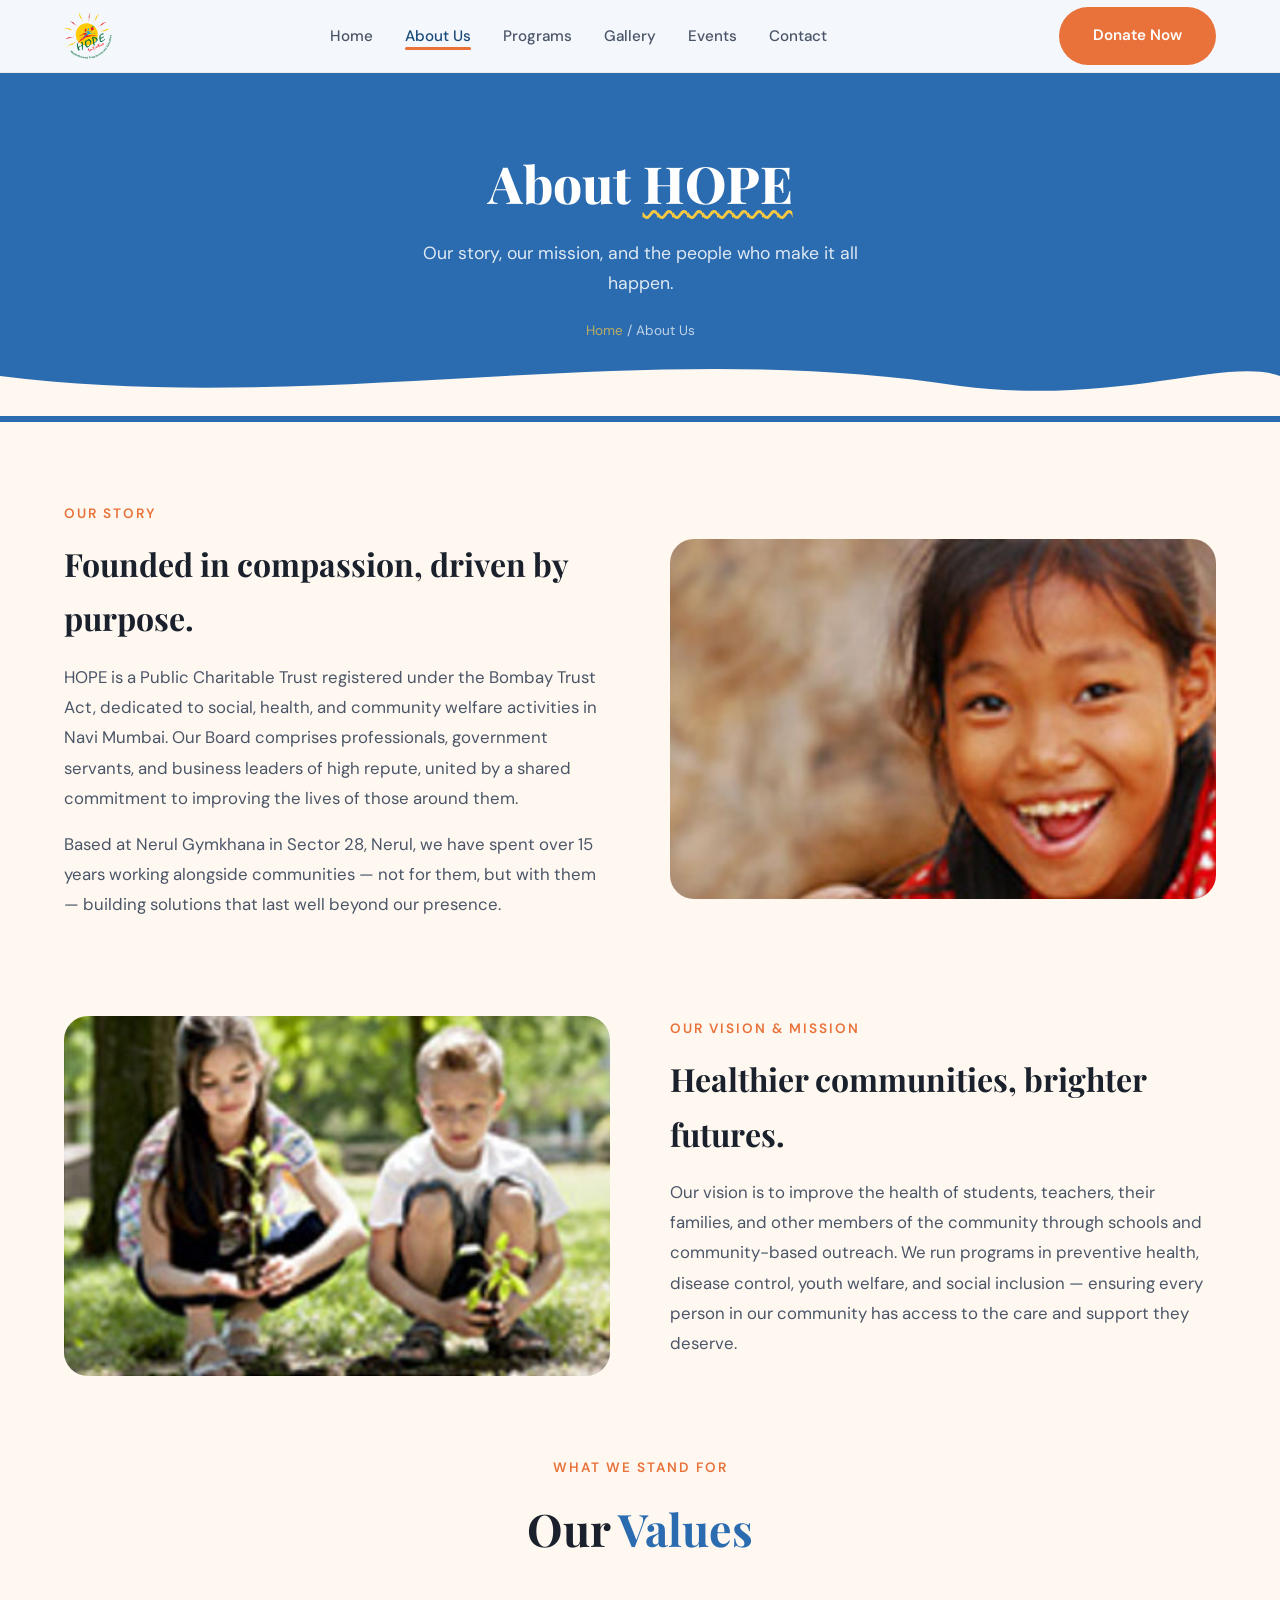
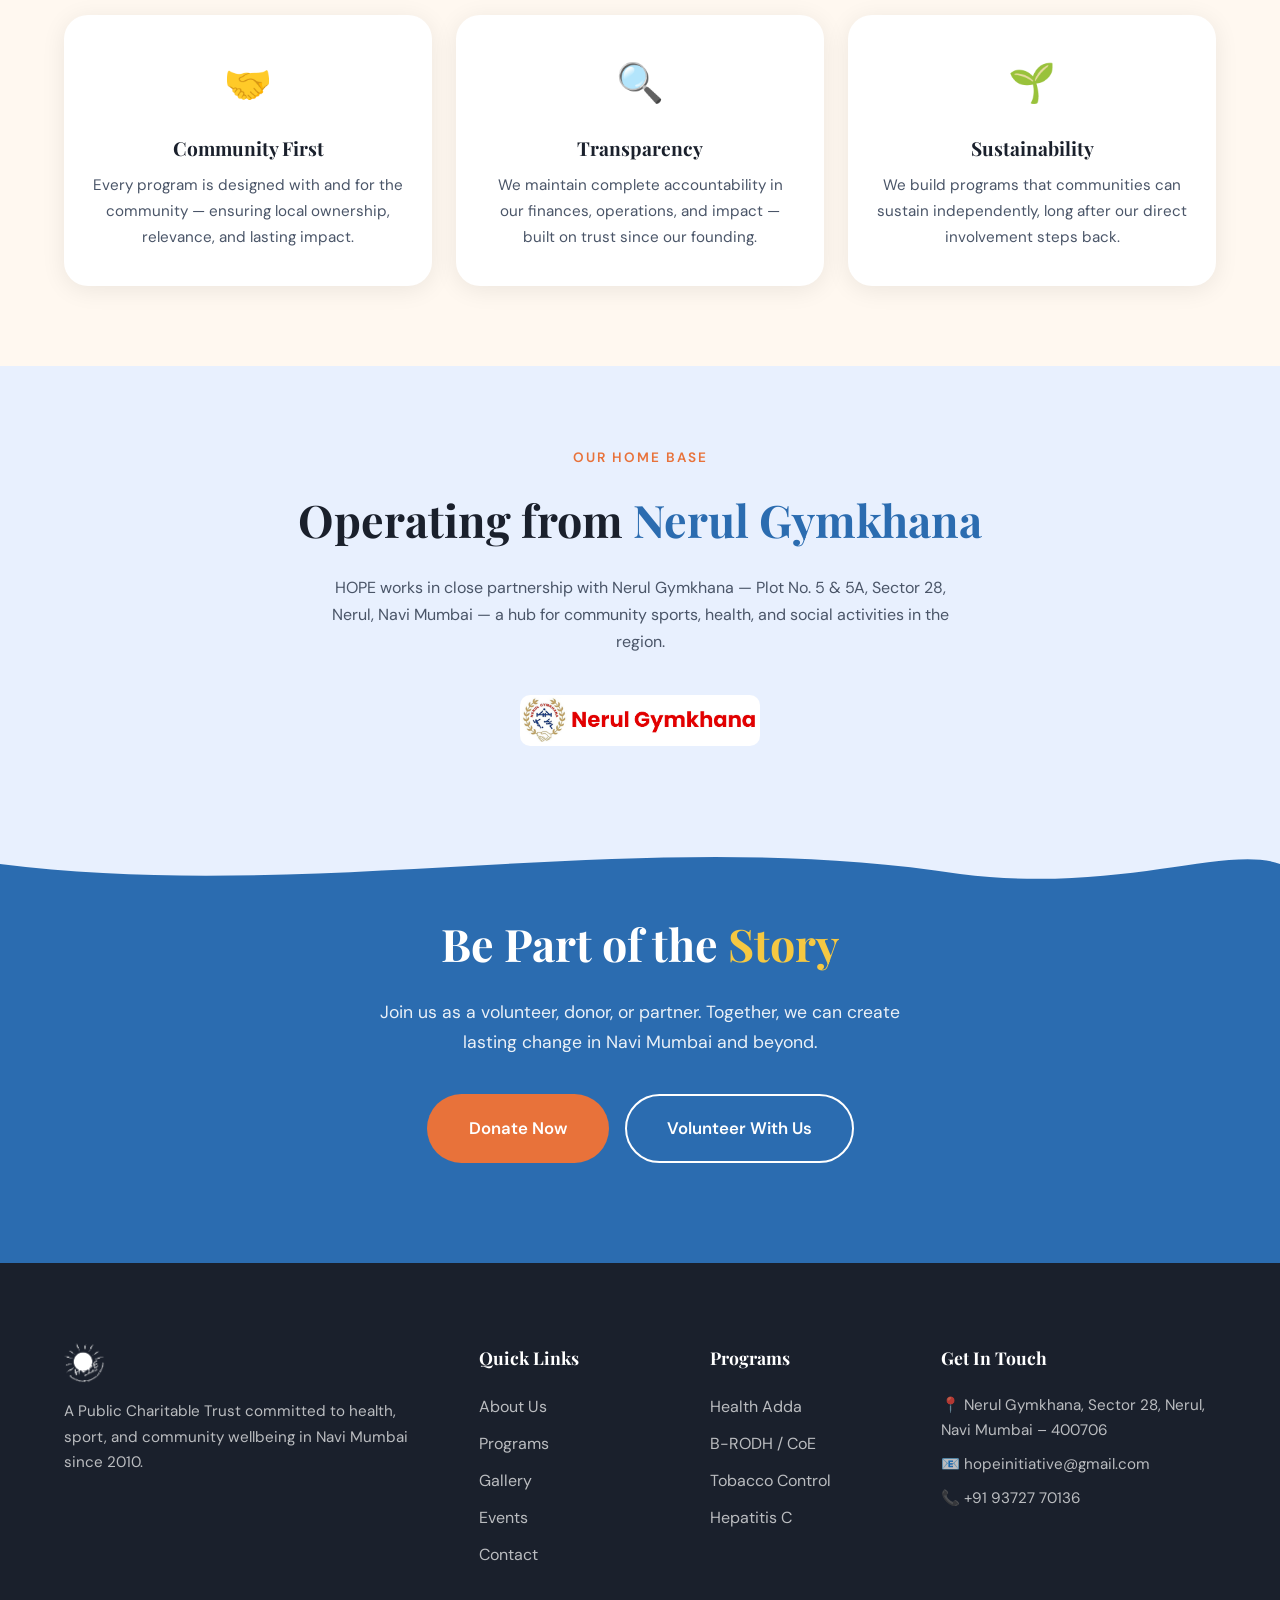
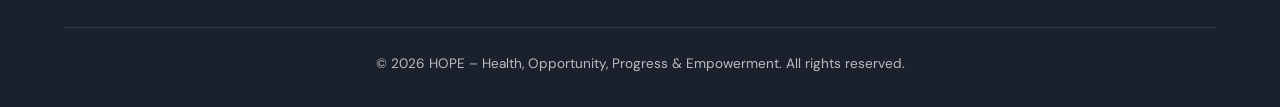
==== commit 8e6f92b6: "align content" ====
--- a/about.html
+++ b/about.html
@@ -3,7 +3,7 @@
 <head>
   <meta charset="UTF-8">
   <meta name="viewport" content="width=device-width, initial-scale=1.0">
-  <title>About Us — Hope Foundation</title>
+  <title>About Us — HOPE, Navi Mumbai</title>
   <link rel="stylesheet" href="css/style.css">
   <link rel="preconnect" href="https://fonts.googleapis.com">
   <link href="https://fonts.googleapis.com/css2?family=Playfair+Display:wght@400;600;700;800&family=DM+Sans:wght@400;500;600;700&display=swap" rel="stylesheet">
@@ -12,7 +12,7 @@
   <!-- NAVBAR -->
   <nav class="navbar" id="navbar">
     <div class="nav-container">
-      <a href="index.html" class="logo"><span class="logo-icon">❤</span><span class="logo-text">Hope<span class="logo-dot">.</span></span></a>
+      <a href="index.html" class="logo"><img src="images/hope-logo.png" alt="HOPE" class="logo-img"></a>
       <ul class="nav-links" id="navLinks">
         <li><a href="index.html">Home</a></li>
         <li><a href="about.html" class="active">About Us</a></li>
@@ -28,7 +28,7 @@
 
   <!-- PAGE HEADER -->
   <section class="page-header">
-    <h1>About <span class="underline-wavy">Us</span></h1>
+    <h1>About <span class="underline-wavy">HOPE</span></h1>
     <p>Our story, our mission, and the people who make it all happen.</p>
     <div class="breadcrumb"><a href="index.html">Home</a> / About Us</div>
     <div class="page-header-wave">
@@ -45,22 +45,22 @@
         <div class="about-text">
           <div class="section-label">Our Story</div>
           <h2>Founded in compassion, driven by purpose.</h2>
-          <p>Hope Foundation began in 2010 with a small group of volunteers determined to change the trajectory of underserved communities across India. What started as weekend teaching sessions under a banyan tree has grown into a multi-program organisation reaching thousands.</p>
-          <p>We believe in working alongside communities — not for them, but with them — to build solutions that last beyond our presence.</p>
+          <p>HOPE is a Public Charitable Trust registered under the Bombay Trust Act, dedicated to social, health, and community welfare activities in Navi Mumbai. Our Board comprises professionals, government servants, and business leaders of high repute, united by a shared commitment to improving the lives of those around them.</p>
+          <p>Based at Nerul Gymkhana in Sector 28, Nerul, we have spent over 15 years working alongside communities — not for them, but with them — building solutions that last well beyond our presence.</p>
         </div>
         <div class="about-img">
-          <img src="https://images.unsplash.com/photo-1531206715517-5c0ba140b2b8?w=500&q=80" alt="Community gathering">
+          <img src="images/gallery-2.jpg" alt="HOPE community work">
         </div>
       </div>
 
       <div class="about-grid reverse">
         <div class="about-text">
-          <div class="section-label">Our Mission</div>
-          <h2>Empower, educate, and elevate.</h2>
-          <p>Our mission is to create inclusive opportunities for children, women, and marginalised groups through education, healthcare, and sustainable livelihood programs. We envision a world where every person has the tools and support to build a dignified life.</p>
+          <div class="section-label">Our Vision &amp; Mission</div>
+          <h2>Healthier communities, brighter futures.</h2>
+          <p>Our vision is to improve the health of students, teachers, their families, and other members of the community through schools and community-based outreach. We run programs in preventive health, disease control, youth welfare, and social inclusion — ensuring every person in our community has access to the care and support they deserve.</p>
         </div>
         <div class="about-img">
-          <img src="https://images.unsplash.com/photo-1529390079861-591de354faf5?w=500&q=80" alt="Children learning">
+          <img src="images/gallery-3.jpg" alt="HOPE health outreach">
         </div>
       </div>
 
@@ -73,46 +73,30 @@
         <div class="value-card">
           <div class="icon">🤝</div>
           <h3>Community First</h3>
-          <p>Every program is designed with and for the community, ensuring local ownership and relevance.</p>
+          <p>Every program is designed with and for the community — ensuring local ownership, relevance, and lasting impact.</p>
         </div>
         <div class="value-card">
           <div class="icon">🔍</div>
           <h3>Transparency</h3>
-          <p>We maintain complete accountability in our finances, operations, and impact reporting.</p>
+          <p>We maintain complete accountability in our finances, operations, and impact — built on trust since our founding.</p>
         </div>
         <div class="value-card">
           <div class="icon">🌱</div>
           <h3>Sustainability</h3>
-          <p>We build programs that communities can sustain independently, long after we step back.</p>
+          <p>We build programs that communities can sustain independently, long after our direct involvement steps back.</p>
         </div>
       </div>
     </div>
   </section>
 
-  <!-- TEAM -->
+  <!-- NERUL GYMKHANA PARTNERSHIP -->
   <section class="team-section">
     <div class="container">
       <div style="text-align:center;">
-        <div class="section-label">The People Behind Hope</div>
-        <h2 class="section-title">Meet Our <span class="highlight">Team</span></h2>
-      </div>
-      <div class="team-grid">
-        <div class="team-card">
-          <img src="https://images.unsplash.com/photo-1580489944761-15a19d654956?w=300&q=80" alt="Priya Sharma">
-          <div class="team-card-info"><h4>Priya Sharma</h4><span>Founder & Director</span></div>
-        </div>
-        <div class="team-card">
-          <img src="https://images.unsplash.com/photo-1507003211169-0a1dd7228f2d?w=300&q=80" alt="Rohan Mehra">
-          <div class="team-card-info"><h4>Rohan Mehra</h4><span>Head of Programs</span></div>
-        </div>
-        <div class="team-card">
-          <img src="https://images.unsplash.com/photo-1573497019940-1c28c88b4f3e?w=300&q=80" alt="Anjali Patel">
-          <div class="team-card-info"><h4>Anjali Patel</h4><span>Community Lead</span></div>
-        </div>
-        <div class="team-card">
-          <img src="https://images.unsplash.com/photo-1500648767791-00dcc994a43e?w=300&q=80" alt="Vikram Singh">
-          <div class="team-card-info"><h4>Vikram Singh</h4><span>Operations Manager</span></div>
-        </div>
+        <div class="section-label">Our Home Base</div>
+        <h2 class="section-title">Operating from <span class="highlight">Nerul Gymkhana</span></h2>
+        <p style="max-width:640px; margin:16px auto 40px; color:var(--gray);">HOPE works in close partnership with Nerul Gymkhana — Plot No. 5 &amp; 5A, Sector 28, Nerul, Navi Mumbai — a hub for community sports, health, and social activities in the region.</p>
+        <img src="images/nerul-gymkhana-logo.jpg" alt="Nerul Gymkhana" style="max-width:240px; margin:0 auto; border-radius:var(--radius-sm);">
       </div>
     </div>
   </section>
@@ -126,7 +110,7 @@
     </div>
     <div class="container">
       <h2>Be Part of the <span class="highlight">Story</span></h2>
-      <p>Join us as a volunteer, donor, or partner. Together, we can create lasting change.</p>
+      <p>Join us as a volunteer, donor, or partner. Together, we can create lasting change in Navi Mumbai and beyond.</p>
       <div class="cta-actions">
         <a href="contact.html#donate" class="btn btn-accent btn-lg">Donate Now</a>
         <a href="contact.html#volunteer" class="btn btn-outline-light btn-lg">Volunteer With Us</a>
@@ -139,14 +123,14 @@
     <div class="container">
       <div class="footer-grid">
         <div class="footer-about">
-          <a href="index.html" class="logo footer-logo"><span class="logo-icon">❤</span><span class="logo-text">Hope<span class="logo-dot">.</span></span></a>
-          <p>Building brighter futures for underserved communities across India.</p>
+          <a href="index.html" class="logo footer-logo"><img src="images/hope-logo.png" alt="HOPE" class="logo-img logo-img-footer"></a>
+          <p>A Public Charitable Trust committed to health, sport, and community wellbeing in Navi Mumbai since 2010.</p>
         </div>
         <div class="footer-links"><h4>Quick Links</h4><ul><li><a href="about.html">About Us</a></li><li><a href="programs.html">Programs</a></li><li><a href="gallery.html">Gallery</a></li><li><a href="events.html">Events</a></li><li><a href="contact.html">Contact</a></li></ul></div>
-        <div class="footer-links"><h4>Programs</h4><ul><li><a href="programs.html">Education</a></li><li><a href="programs.html">Healthcare</a></li><li><a href="programs.html">Livelihoods</a></li><li><a href="programs.html">Clean Water</a></li></ul></div>
-        <div class="footer-contact"><h4>Get In Touch</h4><p>📍 New Delhi, India</p><p>📧 hello@hope.co.in</p><p>📞 +91 98765 43210</p></div>
+        <div class="footer-links"><h4>Programs</h4><ul><li><a href="programs.html">Health Adda</a></li><li><a href="programs.html">B-RODH / CoE</a></li><li><a href="programs.html">Tobacco Control</a></li><li><a href="programs.html">Hepatitis C</a></li></ul></div>
+        <div class="footer-contact"><h4>Get In Touch</h4><p>📍 Nerul Gymkhana, Sector 28, Nerul, Navi Mumbai – 400706</p><p>📧 hopeinitiative@gmail.com</p><p>📞 +91 93727 70136</p></div>
       </div>
-      <div class="footer-bottom"><p>&copy; 2026 Hope Foundation. All rights reserved.</p></div>
+      <div class="footer-bottom"><p>&copy; 2026 HOPE – Health, Opportunity, Progress &amp; Empowerment. All rights reserved.</p></div>
     </div>
   </footer>
   <script src="js/main.js"></script>
--- a/css/style.css
+++ b/css/style.css
@@ -1,6 +1,6 @@
 /* ============================================
-   HOPE FOUNDATION — Watumull-inspired Design
-   Playful blue, warm accents, wavy shapes
+   HOPE — Health, Opportunity, Progress & Empowerment
+   Watumull-inspired Design — Navi Mumbai
    ============================================ */
 
 /* --- VARIABLES --- */
@@ -183,6 +183,16 @@
   font-size: 1.4rem;
   filter: none;
   color: var(--red-soft);
+}
+.logo-img {
+  height: 48px;
+  width: auto;
+  border-radius: 0;
+  object-fit: contain;
+}
+.logo-img-footer {
+  filter: brightness(0) invert(1);
+  height: 40px;
 }
 .logo-text { color: var(--blue-dark); }
 .logo-dot { color: var(--orange); }
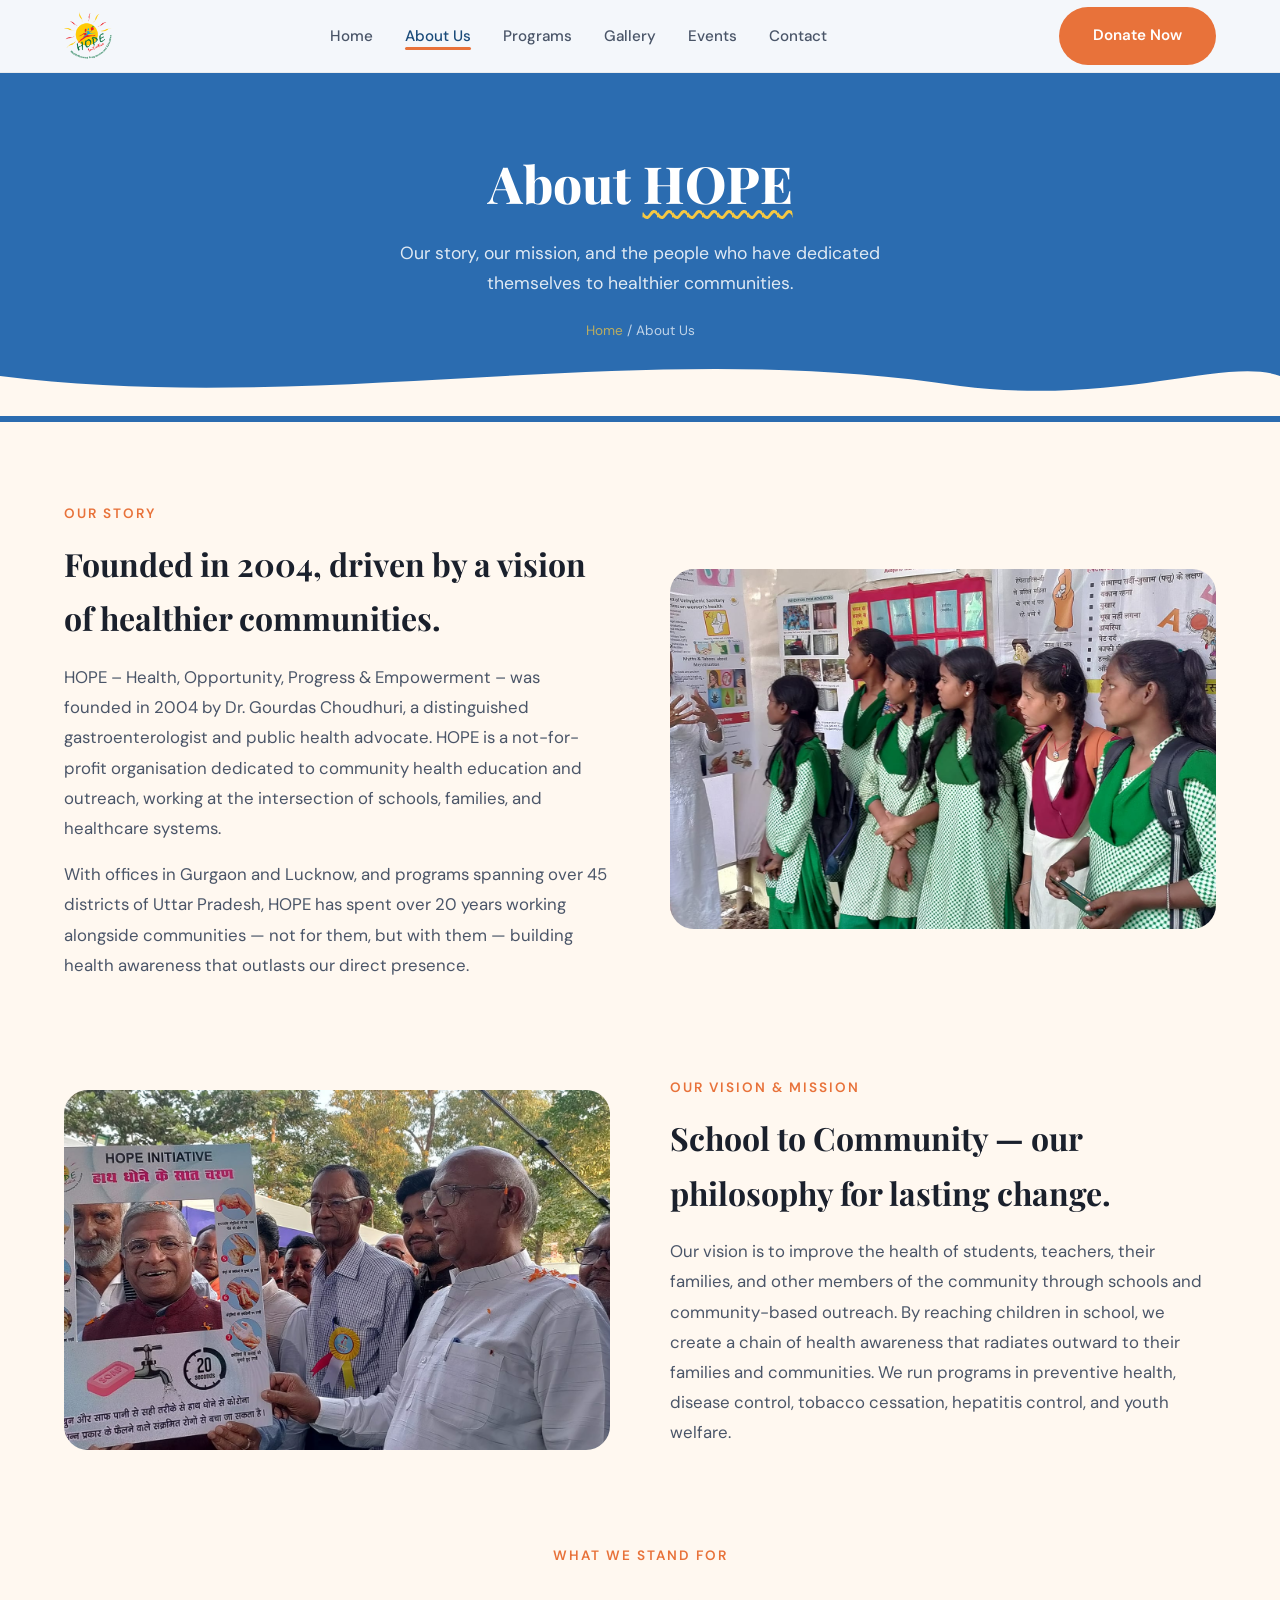
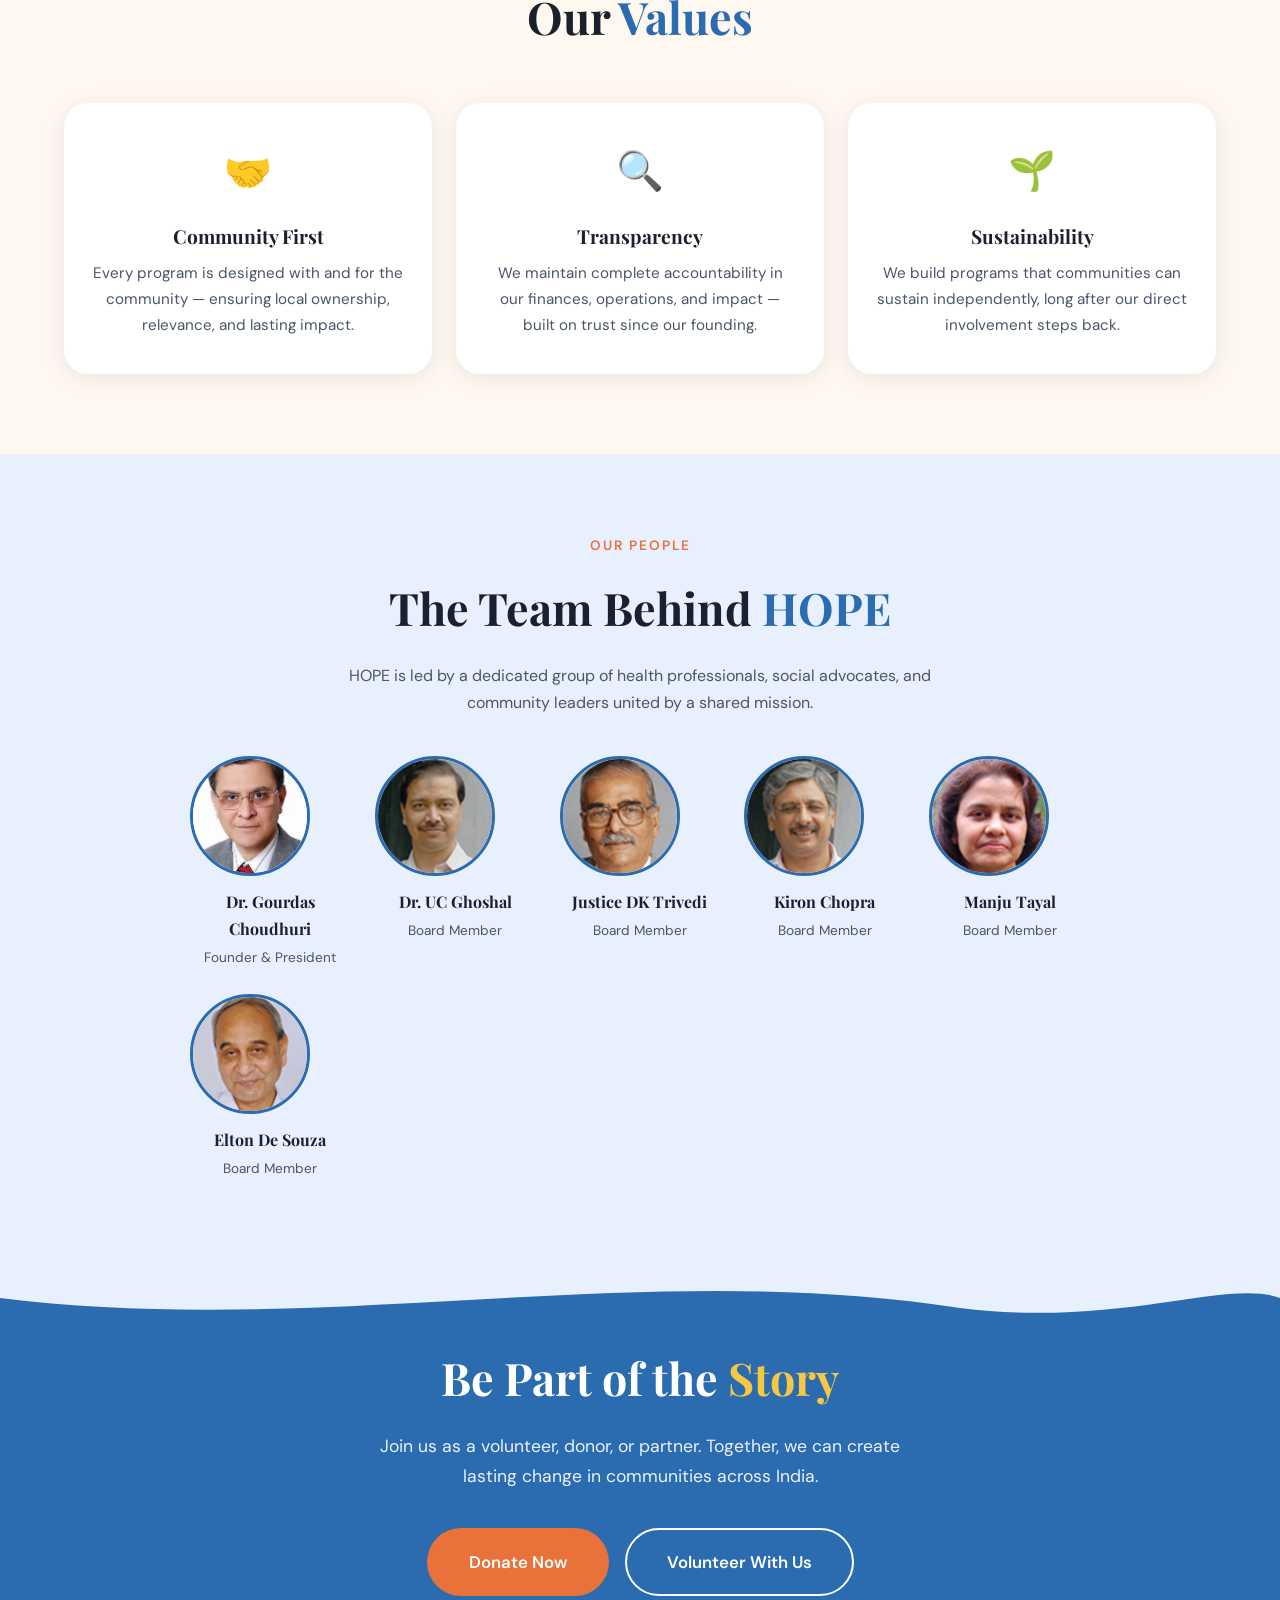
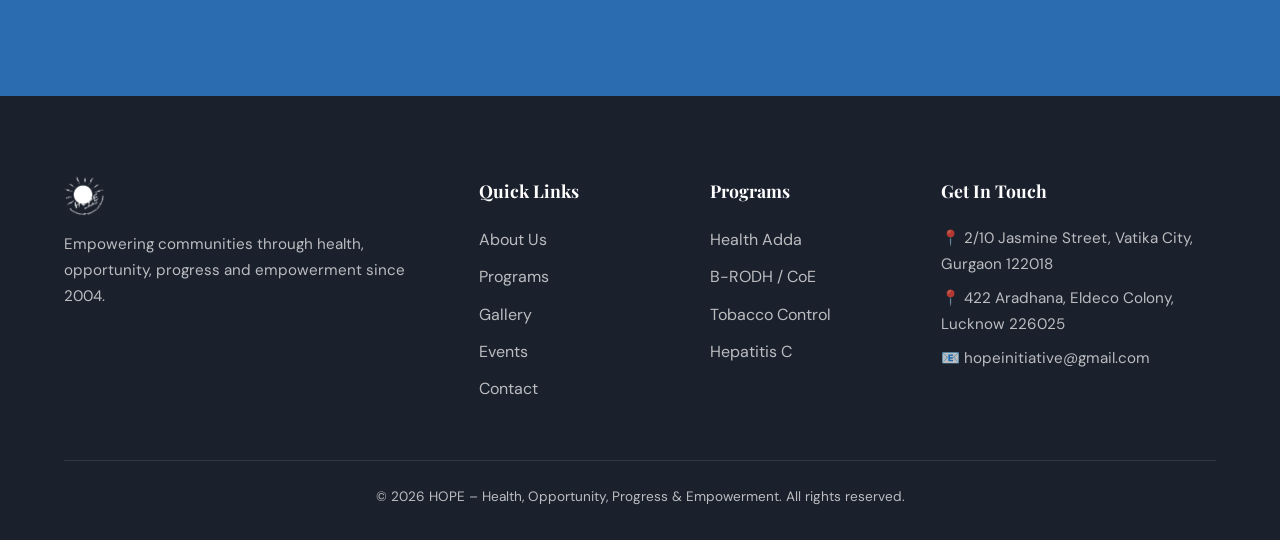
==== commit 6ac32787: "real content" ====
--- a/about.html
+++ b/about.html
@@ -3,7 +3,7 @@
 <head>
   <meta charset="UTF-8">
   <meta name="viewport" content="width=device-width, initial-scale=1.0">
-  <title>About Us — HOPE, Navi Mumbai</title>
+  <title>About Us — HOPE Initiative</title>
   <link rel="stylesheet" href="css/style.css">
   <link rel="preconnect" href="https://fonts.googleapis.com">
   <link href="https://fonts.googleapis.com/css2?family=Playfair+Display:wght@400;600;700;800&family=DM+Sans:wght@400;500;600;700&display=swap" rel="stylesheet">
@@ -29,7 +29,7 @@
   <!-- PAGE HEADER -->
   <section class="page-header">
     <h1>About <span class="underline-wavy">HOPE</span></h1>
-    <p>Our story, our mission, and the people who make it all happen.</p>
+    <p>Our story, our mission, and the people who have dedicated themselves to healthier communities.</p>
     <div class="breadcrumb"><a href="index.html">Home</a> / About Us</div>
     <div class="page-header-wave">
       <svg viewBox="0 0 1440 80" preserveAspectRatio="none">
@@ -44,9 +44,9 @@
       <div class="about-grid">
         <div class="about-text">
           <div class="section-label">Our Story</div>
-          <h2>Founded in compassion, driven by purpose.</h2>
-          <p>HOPE is a Public Charitable Trust registered under the Bombay Trust Act, dedicated to social, health, and community welfare activities in Navi Mumbai. Our Board comprises professionals, government servants, and business leaders of high repute, united by a shared commitment to improving the lives of those around them.</p>
-          <p>Based at Nerul Gymkhana in Sector 28, Nerul, we have spent over 15 years working alongside communities — not for them, but with them — building solutions that last well beyond our presence.</p>
+          <h2>Founded in 2004, driven by a vision of healthier communities.</h2>
+          <p>HOPE – Health, Opportunity, Progress &amp; Empowerment – was founded in 2004 by Dr. Gourdas Choudhuri, a distinguished gastroenterologist and public health advocate. HOPE is a not-for-profit organisation dedicated to community health education and outreach, working at the intersection of schools, families, and healthcare systems.</p>
+          <p>With offices in Gurgaon and Lucknow, and programs spanning over 45 districts of Uttar Pradesh, HOPE has spent over 20 years working alongside communities — not for them, but with them — building health awareness that outlasts our direct presence.</p>
         </div>
         <div class="about-img">
           <img src="images/gallery-2.jpg" alt="HOPE community work">
@@ -56,8 +56,8 @@
       <div class="about-grid reverse">
         <div class="about-text">
           <div class="section-label">Our Vision &amp; Mission</div>
-          <h2>Healthier communities, brighter futures.</h2>
-          <p>Our vision is to improve the health of students, teachers, their families, and other members of the community through schools and community-based outreach. We run programs in preventive health, disease control, youth welfare, and social inclusion — ensuring every person in our community has access to the care and support they deserve.</p>
+          <h2>School to Community — our philosophy for lasting change.</h2>
+          <p>Our vision is to improve the health of students, teachers, their families, and other members of the community through schools and community-based outreach. By reaching children in school, we create a chain of health awareness that radiates outward to their families and communities. We run programs in preventive health, disease control, tobacco cessation, hepatitis control, and youth welfare.</p>
         </div>
         <div class="about-img">
           <img src="images/gallery-3.jpg" alt="HOPE health outreach">
@@ -89,14 +89,45 @@
     </div>
   </section>
 
-  <!-- NERUL GYMKHANA PARTNERSHIP -->
+  <!-- TEAM SECTION -->
   <section class="team-section">
     <div class="container">
       <div style="text-align:center;">
-        <div class="section-label">Our Home Base</div>
-        <h2 class="section-title">Operating from <span class="highlight">Nerul Gymkhana</span></h2>
-        <p style="max-width:640px; margin:16px auto 40px; color:var(--gray);">HOPE works in close partnership with Nerul Gymkhana — Plot No. 5 &amp; 5A, Sector 28, Nerul, Navi Mumbai — a hub for community sports, health, and social activities in the region.</p>
-        <img src="images/nerul-gymkhana-logo.jpg" alt="Nerul Gymkhana" style="max-width:240px; margin:0 auto; border-radius:var(--radius-sm);">
+        <div class="section-label">Our People</div>
+        <h2 class="section-title">The Team Behind <span class="highlight">HOPE</span></h2>
+        <p style="max-width:640px; margin:16px auto 40px; color:var(--gray);">HOPE is led by a dedicated group of health professionals, social advocates, and community leaders united by a shared mission.</p>
+      </div>
+      <div style="display:grid; grid-template-columns: repeat(auto-fit, minmax(160px, 1fr)); gap:24px; max-width:900px; margin:0 auto;">
+        <div style="text-align:center;">
+          <img src="images/founder-choudhuri.jpg" alt="Dr. Gourdas Choudhuri" style="width:120px;height:120px;object-fit:cover;border-radius:50%;margin-bottom:12px;border:3px solid var(--blue-main);">
+          <h4 style="font-family:var(--font-display);font-size:1rem;margin:0 0 4px;">Dr. Gourdas Choudhuri</h4>
+          <p style="font-size:0.85rem;color:var(--gray);margin:0;">Founder &amp; President</p>
+        </div>
+        <div style="text-align:center;">
+          <img src="images/team-ghoshal.jpg" alt="Dr. UC Ghoshal" style="width:120px;height:120px;object-fit:cover;border-radius:50%;margin-bottom:12px;border:3px solid var(--blue-main);">
+          <h4 style="font-family:var(--font-display);font-size:1rem;margin:0 0 4px;">Dr. UC Ghoshal</h4>
+          <p style="font-size:0.85rem;color:var(--gray);margin:0;">Board Member</p>
+        </div>
+        <div style="text-align:center;">
+          <img src="images/team-trivedi.jpg" alt="Justice DK Trivedi" style="width:120px;height:120px;object-fit:cover;border-radius:50%;margin-bottom:12px;border:3px solid var(--blue-main);">
+          <h4 style="font-family:var(--font-display);font-size:1rem;margin:0 0 4px;">Justice DK Trivedi</h4>
+          <p style="font-size:0.85rem;color:var(--gray);margin:0;">Board Member</p>
+        </div>
+        <div style="text-align:center;">
+          <img src="images/team-kiron.jpg" alt="Kiron Chopra" style="width:120px;height:120px;object-fit:cover;border-radius:50%;margin-bottom:12px;border:3px solid var(--blue-main);">
+          <h4 style="font-family:var(--font-display);font-size:1rem;margin:0 0 4px;">Kiron Chopra</h4>
+          <p style="font-size:0.85rem;color:var(--gray);margin:0;">Board Member</p>
+        </div>
+        <div style="text-align:center;">
+          <img src="images/team-manju.jpg" alt="Manju Tayal" style="width:120px;height:120px;object-fit:cover;border-radius:50%;margin-bottom:12px;border:3px solid var(--blue-main);">
+          <h4 style="font-family:var(--font-display);font-size:1rem;margin:0 0 4px;">Manju Tayal</h4>
+          <p style="font-size:0.85rem;color:var(--gray);margin:0;">Board Member</p>
+        </div>
+        <div style="text-align:center;">
+          <img src="images/team-elton.jpg" alt="Elton De Souza" style="width:120px;height:120px;object-fit:cover;border-radius:50%;margin-bottom:12px;border:3px solid var(--blue-main);">
+          <h4 style="font-family:var(--font-display);font-size:1rem;margin:0 0 4px;">Elton De Souza</h4>
+          <p style="font-size:0.85rem;color:var(--gray);margin:0;">Board Member</p>
+        </div>
       </div>
     </div>
   </section>
@@ -110,7 +141,7 @@
     </div>
     <div class="container">
       <h2>Be Part of the <span class="highlight">Story</span></h2>
-      <p>Join us as a volunteer, donor, or partner. Together, we can create lasting change in Navi Mumbai and beyond.</p>
+      <p>Join us as a volunteer, donor, or partner. Together, we can create lasting change in communities across India.</p>
       <div class="cta-actions">
         <a href="contact.html#donate" class="btn btn-accent btn-lg">Donate Now</a>
         <a href="contact.html#volunteer" class="btn btn-outline-light btn-lg">Volunteer With Us</a>
@@ -124,11 +155,11 @@
       <div class="footer-grid">
         <div class="footer-about">
           <a href="index.html" class="logo footer-logo"><img src="images/hope-logo.png" alt="HOPE" class="logo-img logo-img-footer"></a>
-          <p>A Public Charitable Trust committed to health, sport, and community wellbeing in Navi Mumbai since 2010.</p>
+          <p>Empowering communities through health, opportunity, progress and empowerment since 2004.</p>
         </div>
         <div class="footer-links"><h4>Quick Links</h4><ul><li><a href="about.html">About Us</a></li><li><a href="programs.html">Programs</a></li><li><a href="gallery.html">Gallery</a></li><li><a href="events.html">Events</a></li><li><a href="contact.html">Contact</a></li></ul></div>
         <div class="footer-links"><h4>Programs</h4><ul><li><a href="programs.html">Health Adda</a></li><li><a href="programs.html">B-RODH / CoE</a></li><li><a href="programs.html">Tobacco Control</a></li><li><a href="programs.html">Hepatitis C</a></li></ul></div>
-        <div class="footer-contact"><h4>Get In Touch</h4><p>📍 Nerul Gymkhana, Sector 28, Nerul, Navi Mumbai – 400706</p><p>📧 hopeinitiative@gmail.com</p><p>📞 +91 93727 70136</p></div>
+        <div class="footer-contact"><h4>Get In Touch</h4><p>📍 2/10 Jasmine Street, Vatika City, Gurgaon 122018</p><p>📍 422 Aradhana, Eldeco Colony, Lucknow 226025</p><p>📧 hopeinitiative@gmail.com</p></div>
       </div>
       <div class="footer-bottom"><p>&copy; 2026 HOPE – Health, Opportunity, Progress &amp; Empowerment. All rights reserved.</p></div>
     </div>
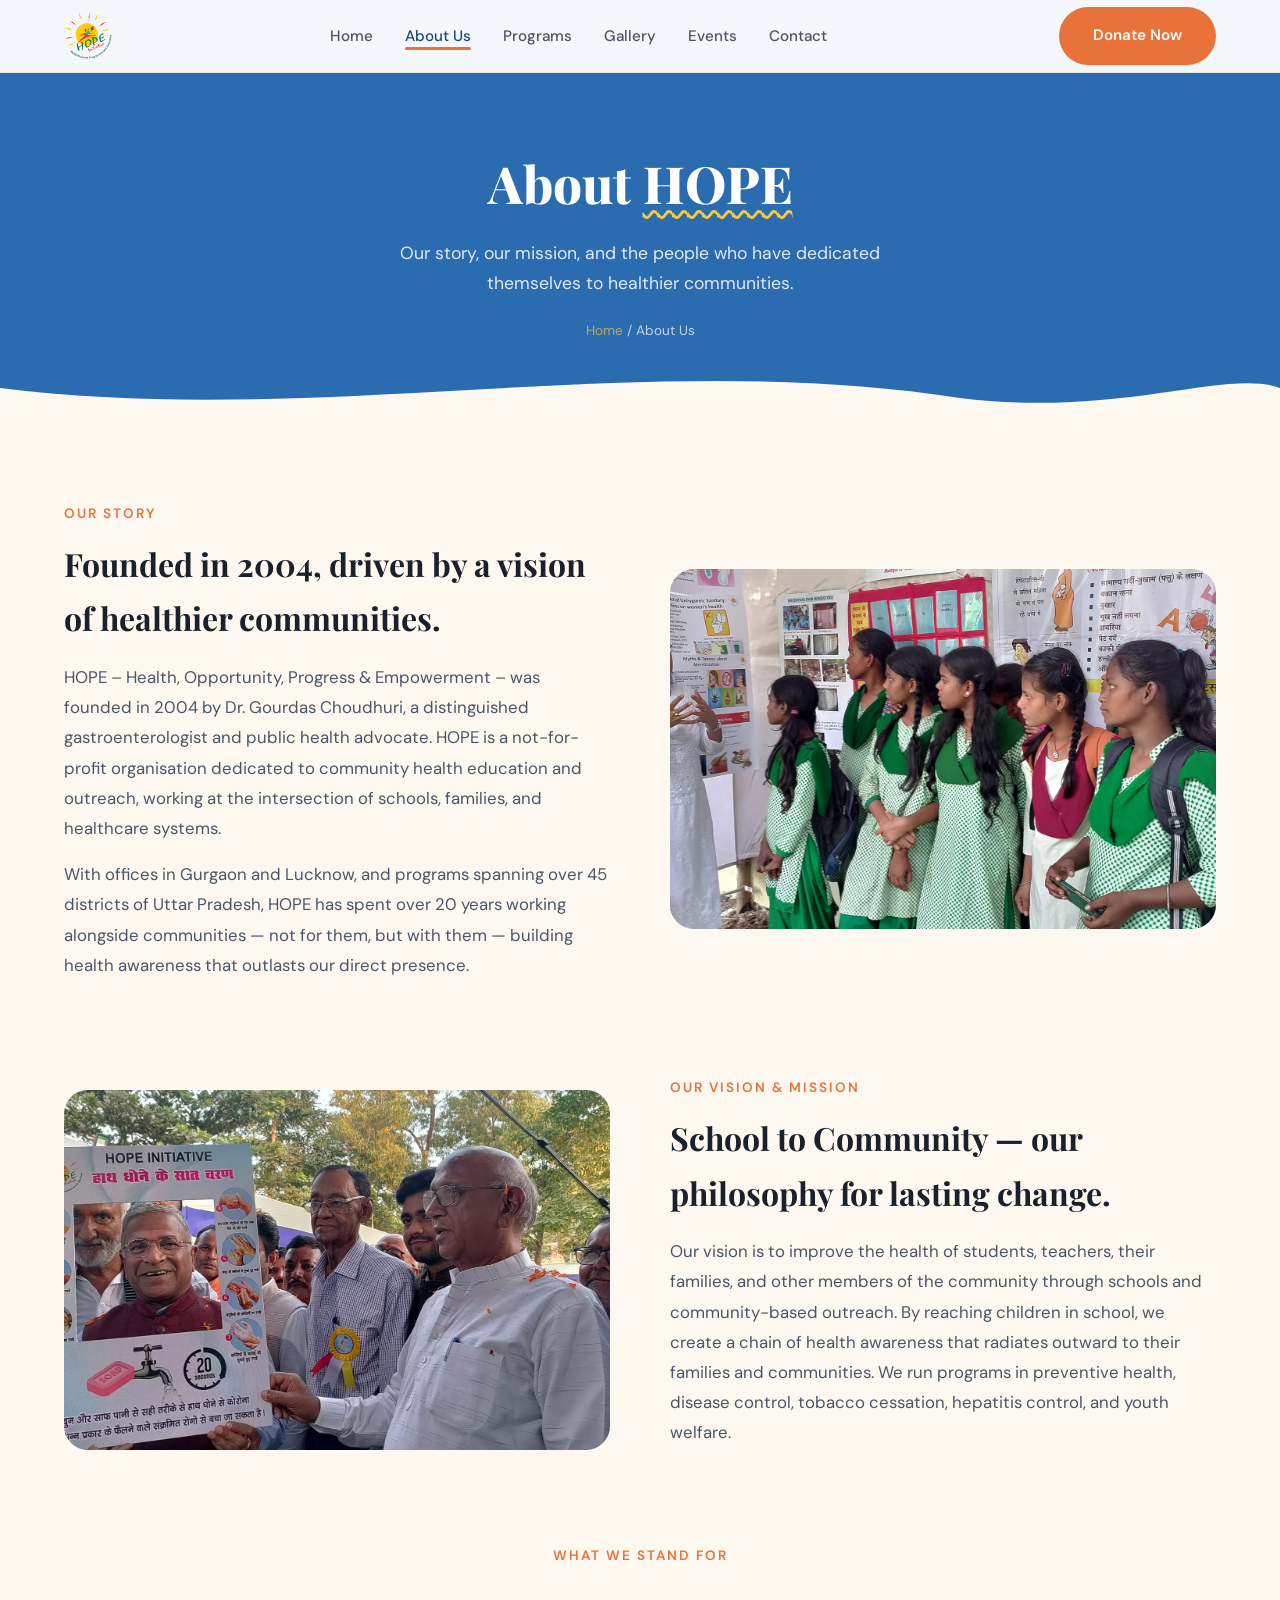
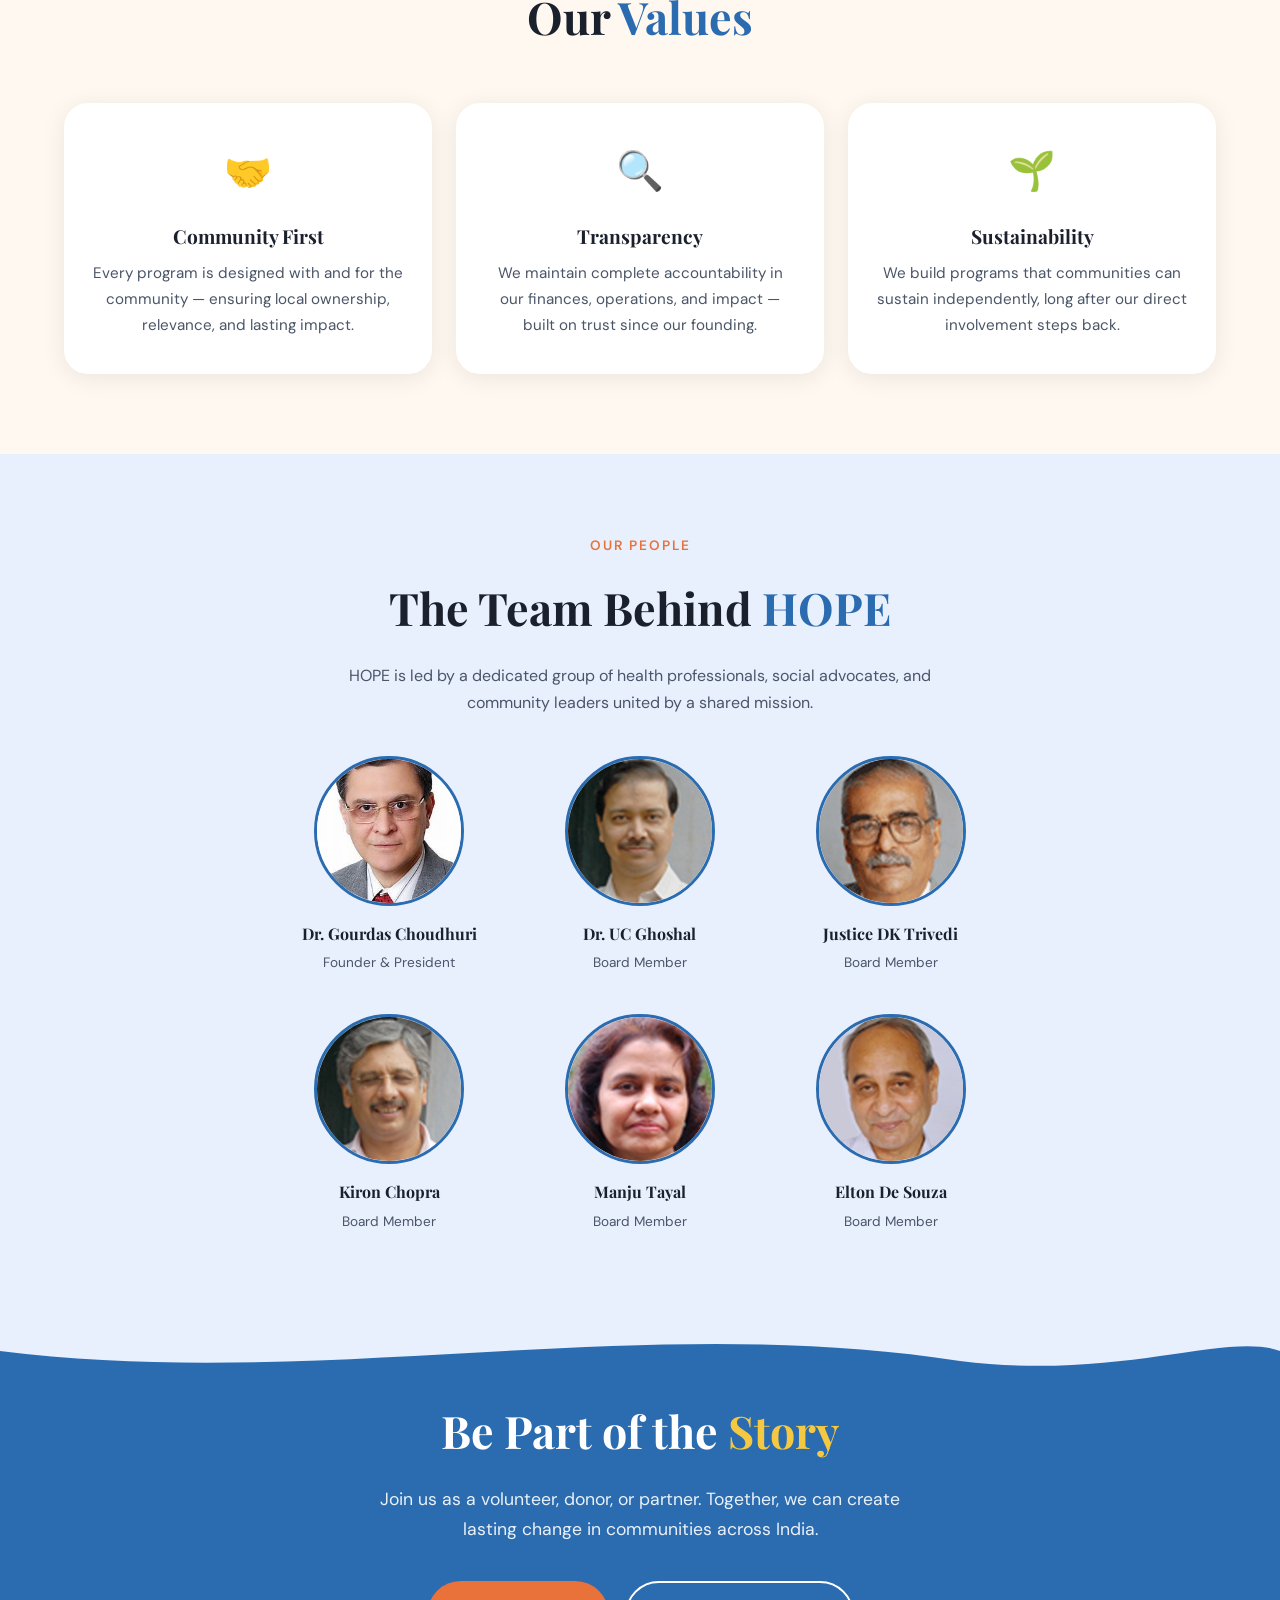
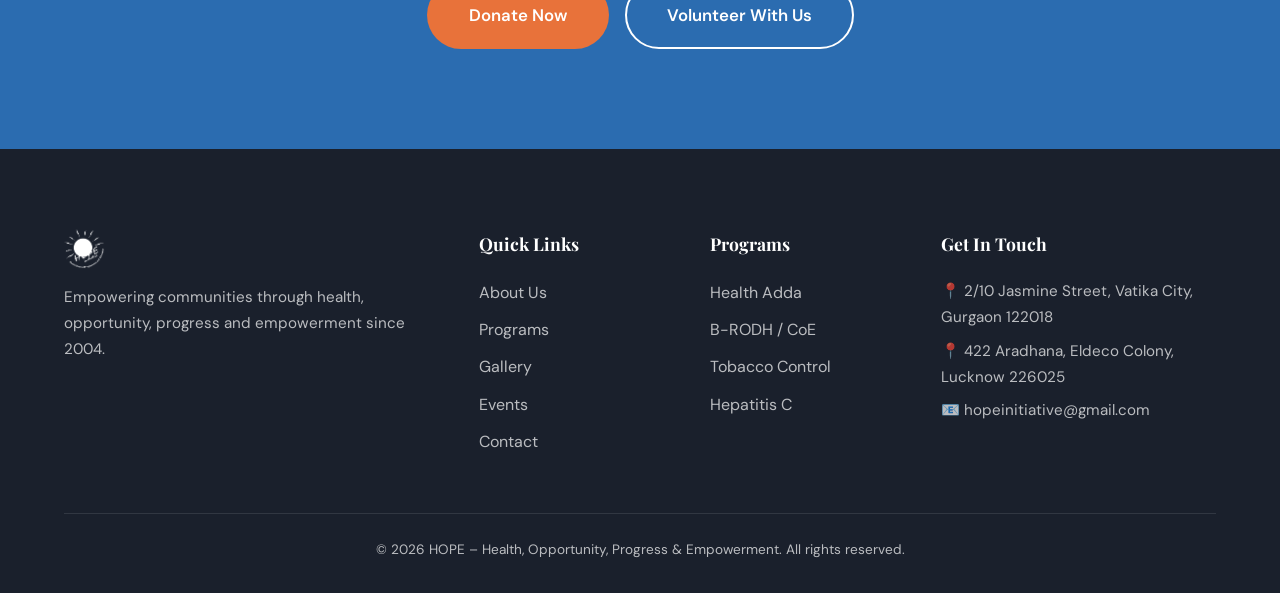
==== commit 53d6aa06: "css and text updates" ====
--- a/about.html
+++ b/about.html
@@ -97,34 +97,34 @@
         <h2 class="section-title">The Team Behind <span class="highlight">HOPE</span></h2>
         <p style="max-width:640px; margin:16px auto 40px; color:var(--gray);">HOPE is led by a dedicated group of health professionals, social advocates, and community leaders united by a shared mission.</p>
       </div>
-      <div style="display:grid; grid-template-columns: repeat(auto-fit, minmax(160px, 1fr)); gap:24px; max-width:900px; margin:0 auto;">
+      <div style="display:grid; grid-template-columns: repeat(3, 1fr); gap:40px 32px; max-width:720px; margin:0 auto;">
         <div style="text-align:center;">
-          <img src="images/founder-choudhuri.jpg" alt="Dr. Gourdas Choudhuri" style="width:120px;height:120px;object-fit:cover;border-radius:50%;margin-bottom:12px;border:3px solid var(--blue-main);">
+          <img src="images/founder-choudhuri.jpg" alt="Dr. Gourdas Choudhuri" style="width:150px;height:150px;object-fit:cover;border-radius:50%;margin:0 auto 14px;display:block;border:3px solid var(--blue-main);">
           <h4 style="font-family:var(--font-display);font-size:1rem;margin:0 0 4px;">Dr. Gourdas Choudhuri</h4>
           <p style="font-size:0.85rem;color:var(--gray);margin:0;">Founder &amp; President</p>
         </div>
         <div style="text-align:center;">
-          <img src="images/team-ghoshal.jpg" alt="Dr. UC Ghoshal" style="width:120px;height:120px;object-fit:cover;border-radius:50%;margin-bottom:12px;border:3px solid var(--blue-main);">
+          <img src="images/team-ghoshal.jpg" alt="Dr. UC Ghoshal" style="width:150px;height:150px;object-fit:cover;border-radius:50%;margin:0 auto 14px;display:block;border:3px solid var(--blue-main);">
           <h4 style="font-family:var(--font-display);font-size:1rem;margin:0 0 4px;">Dr. UC Ghoshal</h4>
           <p style="font-size:0.85rem;color:var(--gray);margin:0;">Board Member</p>
         </div>
         <div style="text-align:center;">
-          <img src="images/team-trivedi.jpg" alt="Justice DK Trivedi" style="width:120px;height:120px;object-fit:cover;border-radius:50%;margin-bottom:12px;border:3px solid var(--blue-main);">
+          <img src="images/team-trivedi.jpg" alt="Justice DK Trivedi" style="width:150px;height:150px;object-fit:cover;border-radius:50%;margin:0 auto 14px;display:block;border:3px solid var(--blue-main);">
           <h4 style="font-family:var(--font-display);font-size:1rem;margin:0 0 4px;">Justice DK Trivedi</h4>
           <p style="font-size:0.85rem;color:var(--gray);margin:0;">Board Member</p>
         </div>
         <div style="text-align:center;">
-          <img src="images/team-kiron.jpg" alt="Kiron Chopra" style="width:120px;height:120px;object-fit:cover;border-radius:50%;margin-bottom:12px;border:3px solid var(--blue-main);">
+          <img src="images/team-kiron.jpg" alt="Kiron Chopra" style="width:150px;height:150px;object-fit:cover;border-radius:50%;margin:0 auto 14px;display:block;border:3px solid var(--blue-main);">
           <h4 style="font-family:var(--font-display);font-size:1rem;margin:0 0 4px;">Kiron Chopra</h4>
           <p style="font-size:0.85rem;color:var(--gray);margin:0;">Board Member</p>
         </div>
         <div style="text-align:center;">
-          <img src="images/team-manju.jpg" alt="Manju Tayal" style="width:120px;height:120px;object-fit:cover;border-radius:50%;margin-bottom:12px;border:3px solid var(--blue-main);">
+          <img src="images/team-manju.jpg" alt="Manju Tayal" style="width:150px;height:150px;object-fit:cover;border-radius:50%;margin:0 auto 14px;display:block;border:3px solid var(--blue-main);">
           <h4 style="font-family:var(--font-display);font-size:1rem;margin:0 0 4px;">Manju Tayal</h4>
           <p style="font-size:0.85rem;color:var(--gray);margin:0;">Board Member</p>
         </div>
         <div style="text-align:center;">
-          <img src="images/team-elton.jpg" alt="Elton De Souza" style="width:120px;height:120px;object-fit:cover;border-radius:50%;margin-bottom:12px;border:3px solid var(--blue-main);">
+          <img src="images/team-elton.jpg" alt="Elton De Souza" style="width:150px;height:150px;object-fit:cover;border-radius:50%;margin:0 auto 14px;display:block;border:3px solid var(--blue-main);">
           <h4 style="font-family:var(--font-display);font-size:1rem;margin:0 0 4px;">Elton De Souza</h4>
           <p style="font-size:0.85rem;color:var(--gray);margin:0;">Board Member</p>
         </div>
--- a/css/style.css
+++ b/css/style.css
@@ -739,7 +739,7 @@
   text-align: center;
   color: var(--white);
   position: relative;
-  overflow: hidden;
+  /* no overflow:hidden — lets the wave overlap cleanly into next section */
 }
 .page-header h1 {
   font-family: var(--font-display);
@@ -761,11 +761,12 @@
 .page-header .breadcrumb a { color: var(--yellow); }
 .page-header-wave {
   position: absolute;
-  bottom: -2px;
+  bottom: -6px;
   left: 0;
   right: 0;
-}
-.page-header-wave svg { width: 100%; height: 80px; }
+  z-index: 1;
+}
+.page-header-wave svg { width: 100%; height: 80px; display: block; }
 
 /* =====================
    ABOUT PAGE
@@ -946,6 +947,7 @@
 }
 .gallery-item:nth-child(1) { grid-row: span 2; }
 .gallery-item:nth-child(1) img { height: 100%; }
+.gallery-item:last-child:nth-child(3n+1) { grid-column: 2 / 3; }
 .gallery-overlay {
   position: absolute;
   inset: 0;
@@ -1131,7 +1133,13 @@
   .team-grid { grid-template-columns: repeat(2, 1fr); }
 }
 @media (max-width: 768px) {
-  .nav-links, .nav-donate { display: none; }
+  .nav-links { display: none; }
+  /* Always show Donate on mobile next to hamburger */
+  .nav-donate {
+    display: flex !important;
+    padding: 10px 18px;
+    font-size: 0.82rem;
+  }
   .hamburger { display: flex; }
   .nav-links.open {
     display: flex;
@@ -1144,6 +1152,7 @@
     padding: 24px;
     gap: 16px;
     box-shadow: var(--shadow);
+    z-index: 999;
   }
   .hero-container {
     grid-template-columns: 1fr;
@@ -1151,7 +1160,8 @@
     text-align: center;
   }
   .hero-image { display: none; }
-  .hero-stats { justify-content: center; gap: 24px; }
+  .hero-stats { justify-content: center; gap: 16px; flex-wrap: wrap; }
+  .stat strong { font-size: 1.5rem; }
   .hero-actions { justify-content: center; }
   .mission-grid { grid-template-columns: 1fr; }
   .about-grid { grid-template-columns: 1fr; }
@@ -1163,9 +1173,16 @@
   .gallery-grid { grid-template-columns: 1fr 1fr; }
   .gallery-item:nth-child(1) { grid-row: span 1; }
   .contact-grid { grid-template-columns: 1fr; }
+  .contact-form { padding: 28px 20px; }
+  .form-row { grid-template-columns: 1fr; }
   .footer-grid { grid-template-columns: 1fr; }
   .team-grid { grid-template-columns: 1fr; }
   .event-card { grid-template-columns: 1fr; text-align: center; }
+  .event-card { align-items: flex-start; }
   .values-grid { grid-template-columns: 1fr; }
+  .team-section [style*="repeat(3"] { grid-template-columns: repeat(2, 1fr) !important; }
   .testimonial-card { padding: 36px 24px; }
-}
+  .page-header { padding: 110px 0 70px; }
+  .cta-actions { flex-direction: column; align-items: center; }
+  .btn-lg { padding: 16px 32px; width: 100%; justify-content: center; max-width: 300px; }
+}
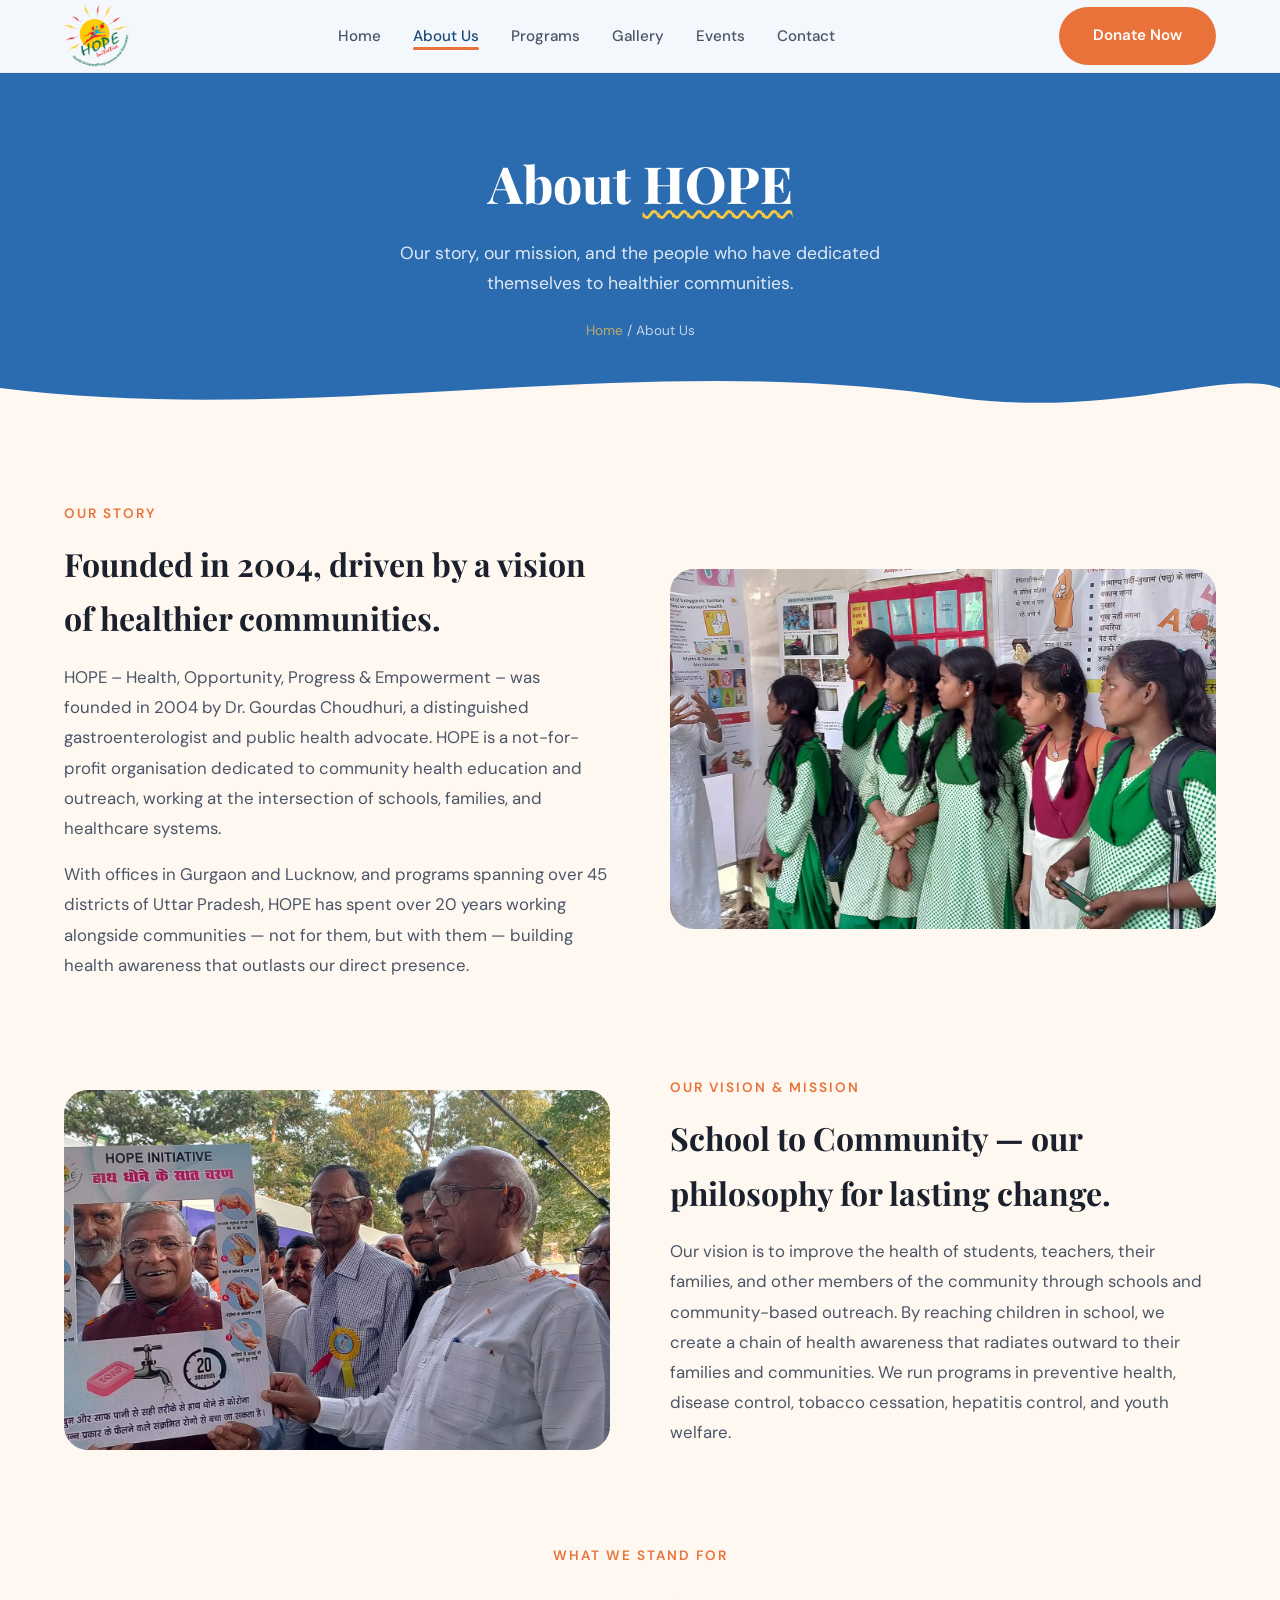
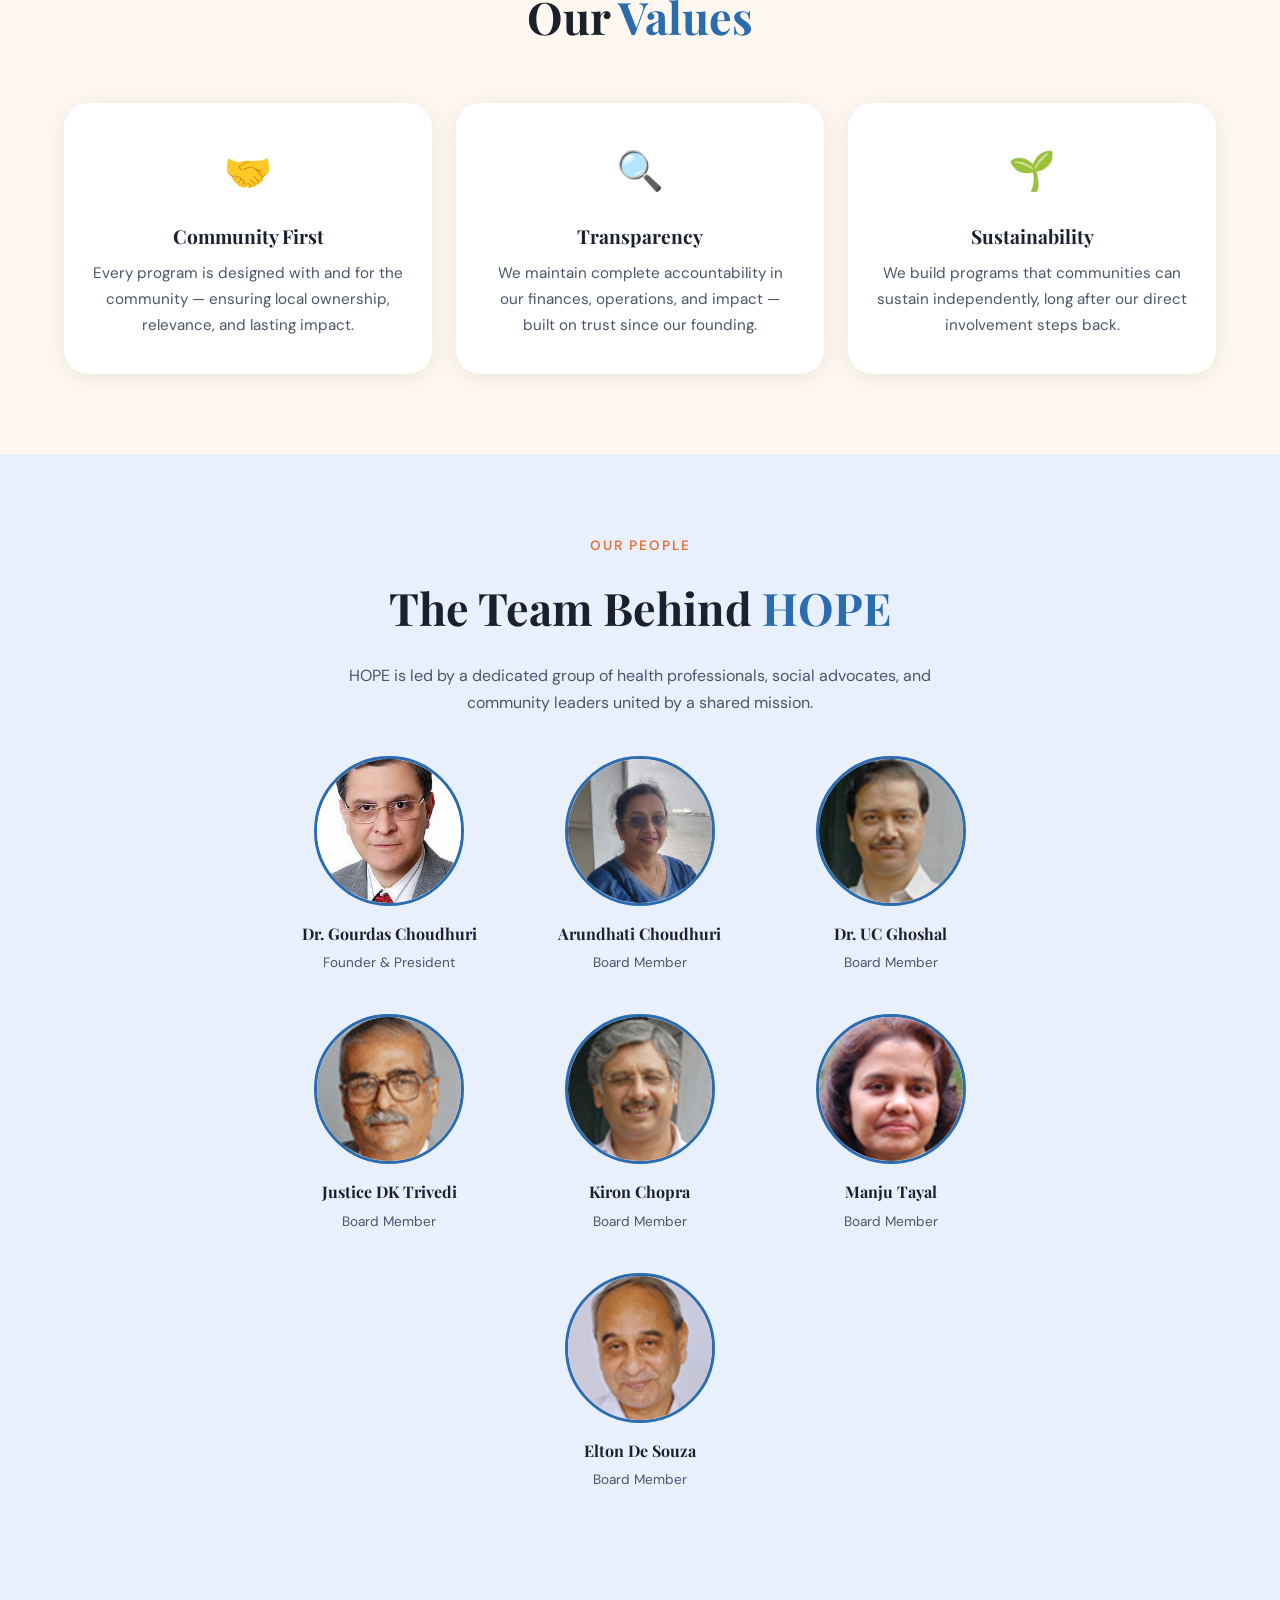
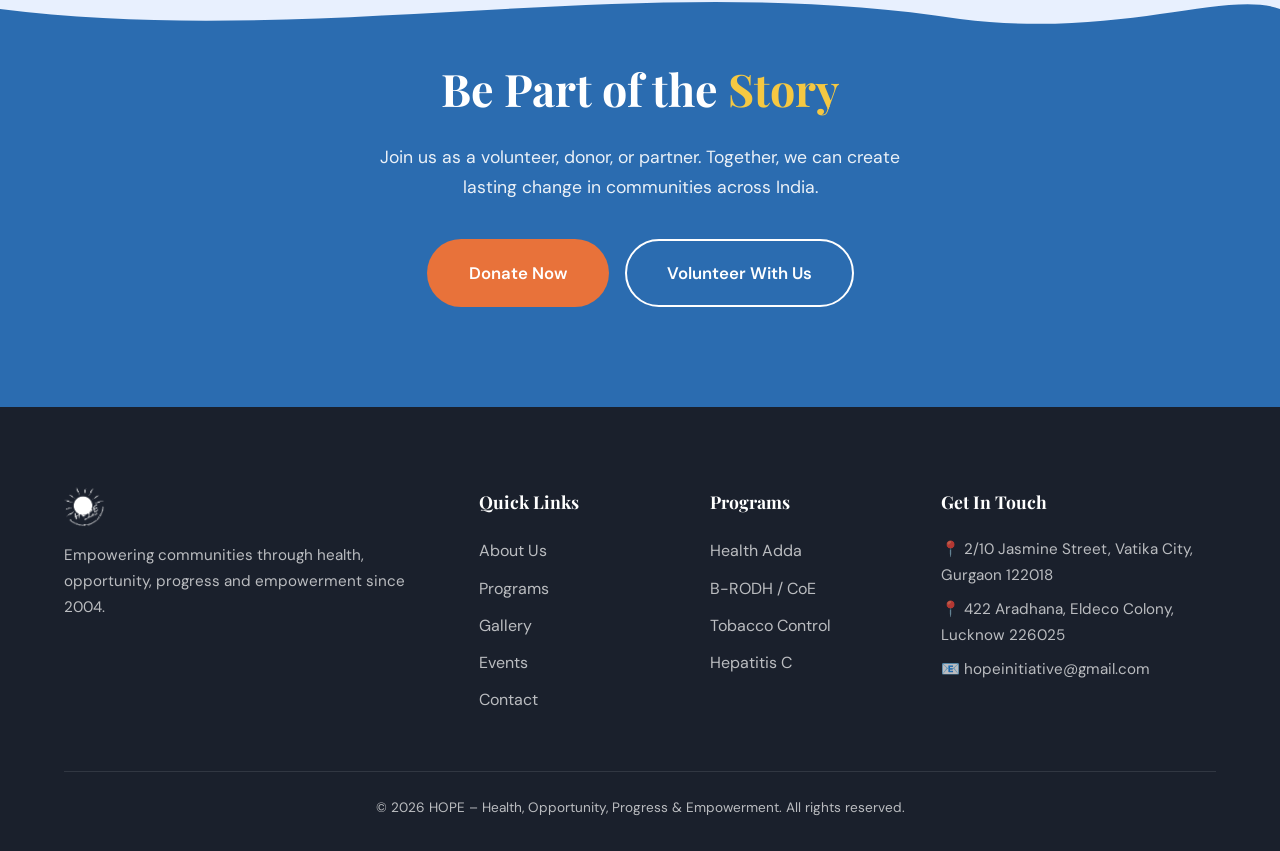
==== commit 1cf0943e: "updates" ====
--- a/about.html
+++ b/about.html
@@ -104,6 +104,11 @@
           <p style="font-size:0.85rem;color:var(--gray);margin:0;">Founder &amp; President</p>
         </div>
         <div style="text-align:center;">
+          <img src="images/team-arundhati.jpg" alt="Arundhati Choudhuri" style="width:150px;height:150px;object-fit:cover;border-radius:50%;margin:0 auto 14px;display:block;border:3px solid var(--blue-main);">
+          <h4 style="font-family:var(--font-display);font-size:1rem;margin:0 0 4px;">Arundhati Choudhuri</h4>
+          <p style="font-size:0.85rem;color:var(--gray);margin:0;">Board Member</p>
+        </div>
+        <div style="text-align:center;">
           <img src="images/team-ghoshal.jpg" alt="Dr. UC Ghoshal" style="width:150px;height:150px;object-fit:cover;border-radius:50%;margin:0 auto 14px;display:block;border:3px solid var(--blue-main);">
           <h4 style="font-family:var(--font-display);font-size:1rem;margin:0 0 4px;">Dr. UC Ghoshal</h4>
           <p style="font-size:0.85rem;color:var(--gray);margin:0;">Board Member</p>
@@ -123,7 +128,7 @@
           <h4 style="font-family:var(--font-display);font-size:1rem;margin:0 0 4px;">Manju Tayal</h4>
           <p style="font-size:0.85rem;color:var(--gray);margin:0;">Board Member</p>
         </div>
-        <div style="text-align:center;">
+        <div style="text-align:center; grid-column: 2;">
           <img src="images/team-elton.jpg" alt="Elton De Souza" style="width:150px;height:150px;object-fit:cover;border-radius:50%;margin:0 auto 14px;display:block;border:3px solid var(--blue-main);">
           <h4 style="font-family:var(--font-display);font-size:1rem;margin:0 0 4px;">Elton De Souza</h4>
           <p style="font-size:0.85rem;color:var(--gray);margin:0;">Board Member</p>
--- a/css/style.css
+++ b/css/style.css
@@ -185,7 +185,7 @@
   color: var(--red-soft);
 }
 .logo-img {
-  height: 48px;
+  height: 64px;
   width: auto;
   border-radius: 0;
   object-fit: contain;
@@ -250,7 +250,6 @@
   position: relative;
   background: var(--blue-main);
   padding-top: 72px;
-  overflow: hidden;
   min-height: 90vh;
   display: flex;
   flex-direction: column;
@@ -391,11 +390,12 @@
 }
 .hero-wave-bottom {
   position: absolute;
-  bottom: -2px;
+  bottom: -6px;
   left: 0;
   right: 0;
-}
-.hero-wave-bottom svg { width: 100%; height: 120px; }
+  z-index: 1;
+}
+.hero-wave-bottom svg { width: 100%; height: 120px; display: block; }
 
 /* =====================
    MISSION
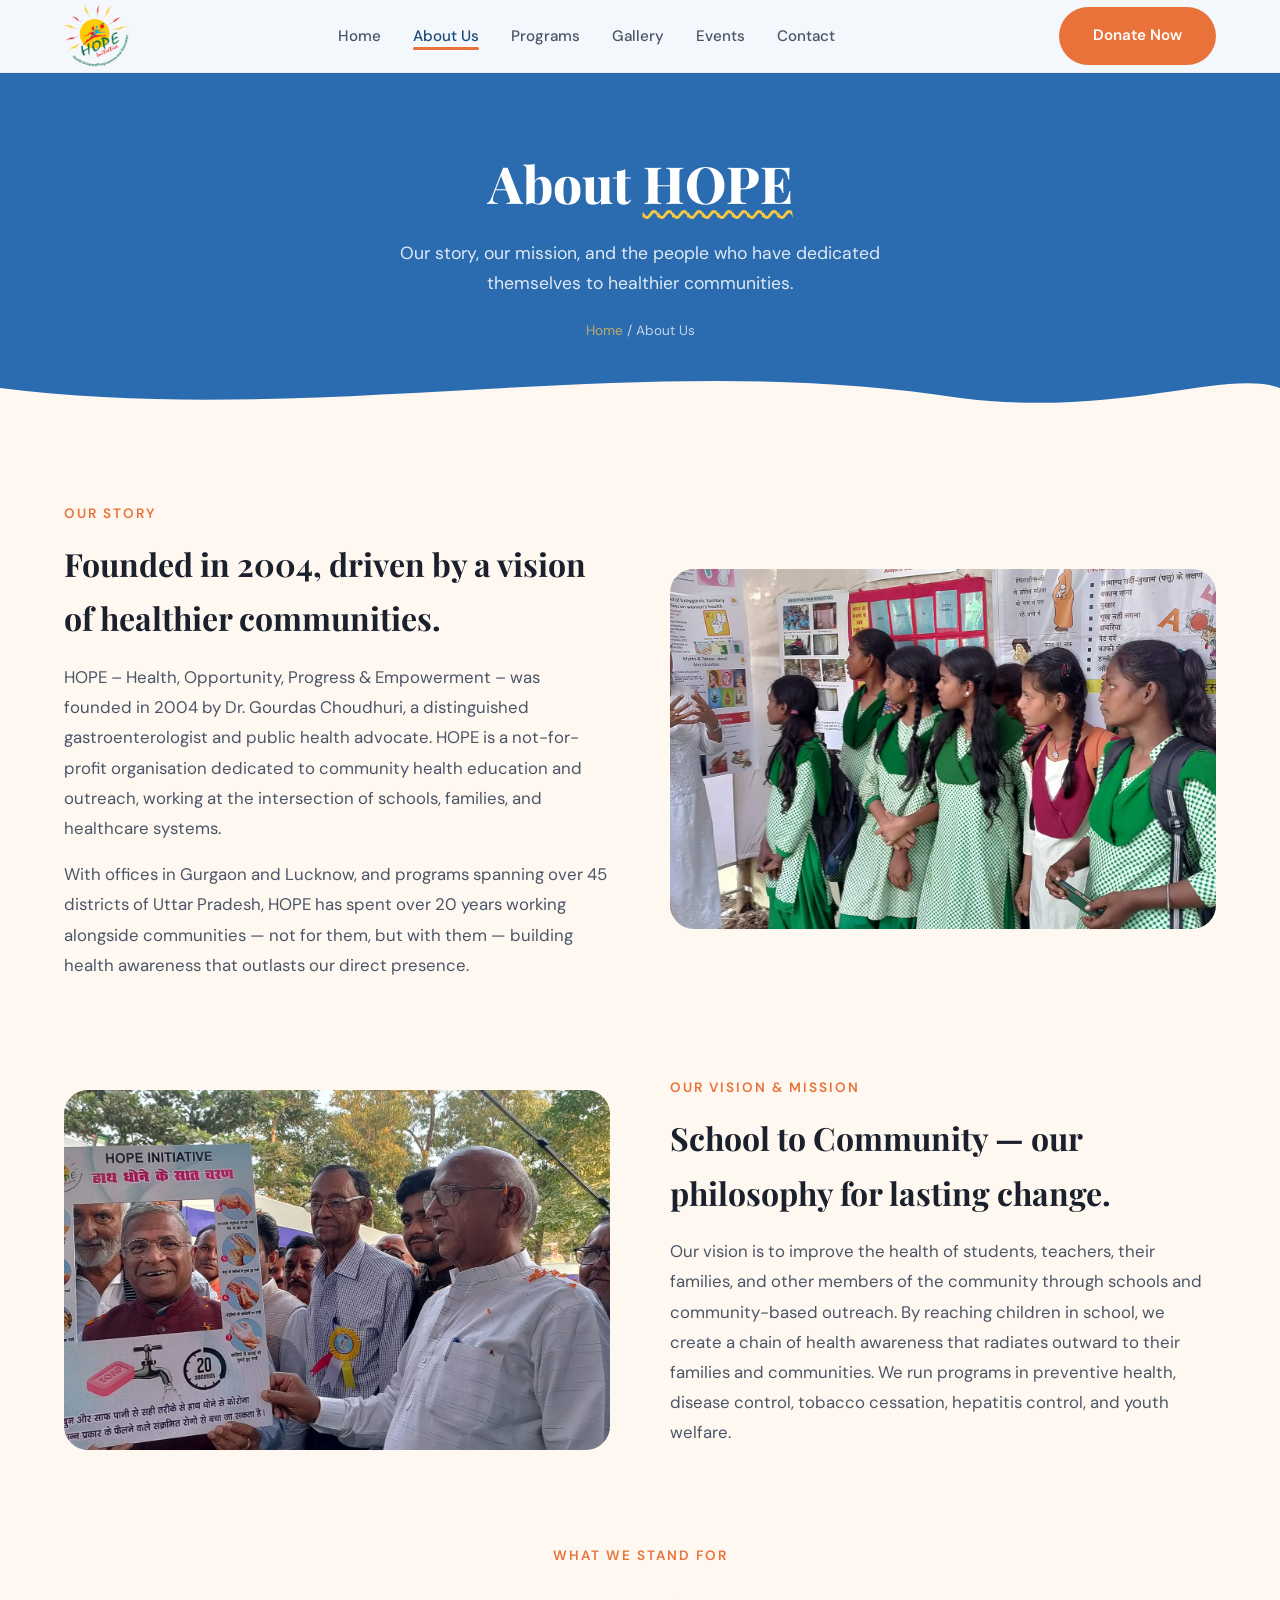
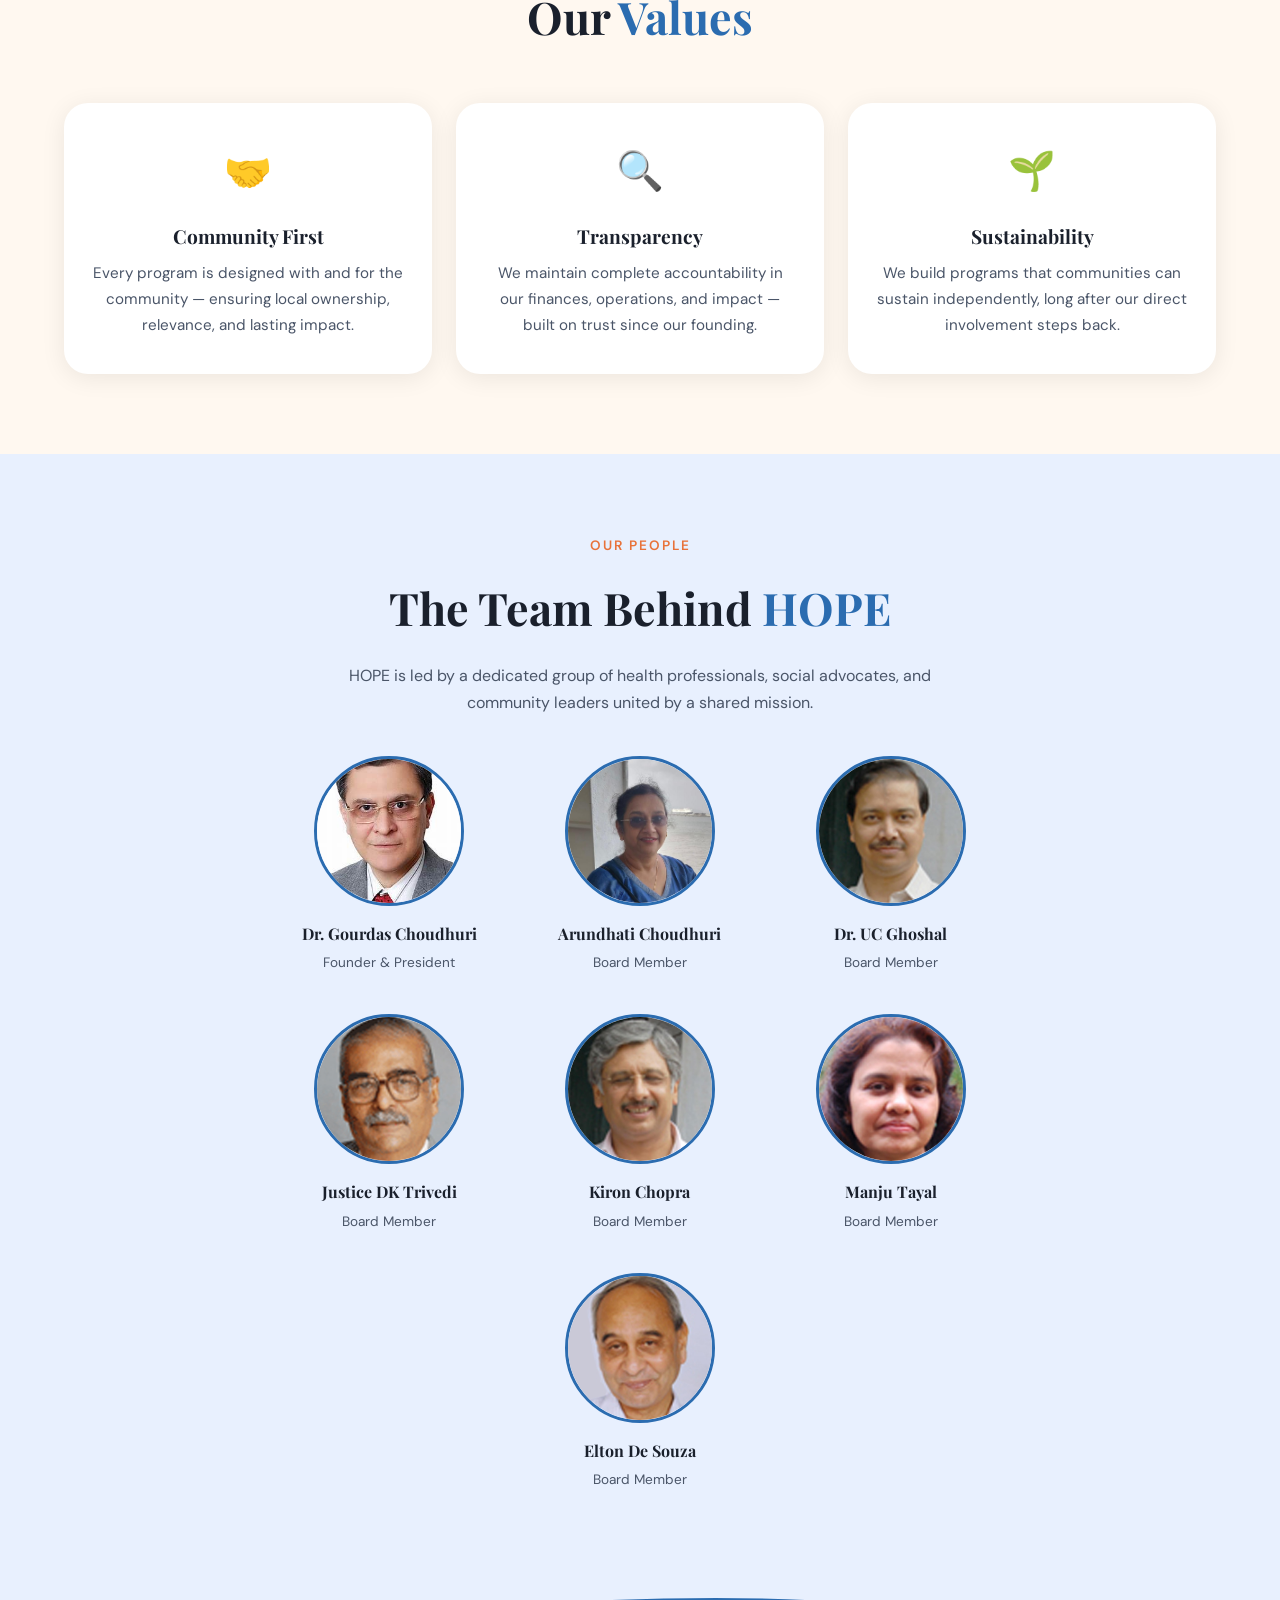
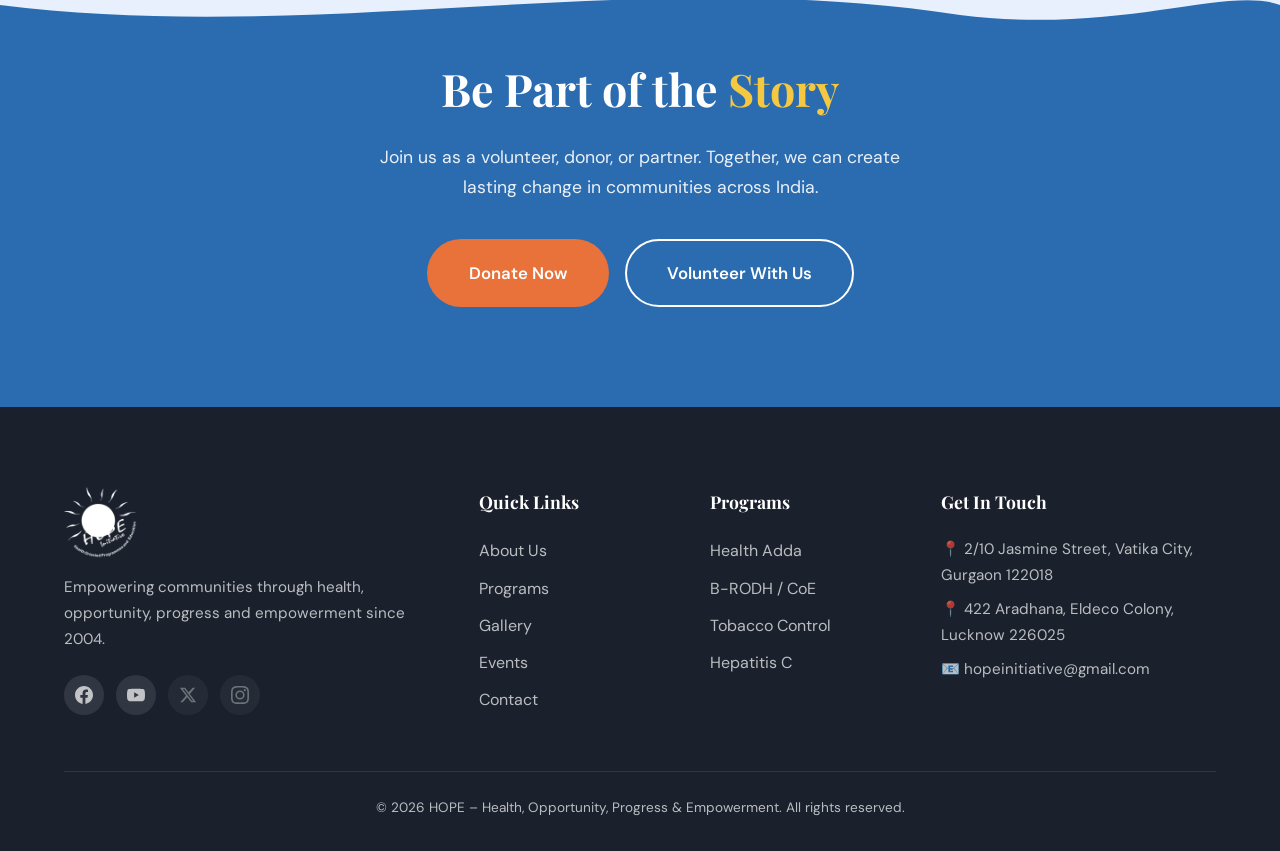
==== commit 8077ed7e: "Add footer social icons (Facebook + YouTube live, X/Instagram placeholders) - Inline SVG brand logos" ====
--- a/about.html
+++ b/about.html
@@ -160,7 +160,7 @@
       <div class="footer-grid">
         <div class="footer-about">
           <a href="index.html" class="logo footer-logo"><img src="images/hope-logo.png" alt="HOPE" class="logo-img logo-img-footer"></a>
-          <p>Empowering communities through health, opportunity, progress and empowerment since 2004.</p>
+          <p>Empowering communities through health, opportunity, progress and empowerment since 2004.</p><div class="social-links"><a href="https://www.facebook.com/HopeInitiativeIndia/" class="social-icon" aria-label="Facebook" target="_blank" rel="noopener"><svg viewBox="0 0 24 24" aria-hidden="true"><path d="M24 12.073c0-6.627-5.373-12-12-12s-12 5.373-12 12c0 5.99 4.388 10.954 10.125 11.854v-8.385H7.078v-3.47h3.047V9.43c0-3.007 1.792-4.669 4.533-4.669 1.312 0 2.686.235 2.686.235v2.953H15.83c-1.491 0-1.956.925-1.956 1.874v2.25h3.328l-.532 3.47h-2.796v8.385C19.612 23.027 24 18.062 24 12.073z"/></svg></a><a href="https://www.youtube.com/@hopeinitiative5345" class="social-icon" aria-label="YouTube" target="_blank" rel="noopener"><svg viewBox="0 0 24 24" aria-hidden="true"><path d="M23.498 6.186a3.016 3.016 0 0 0-2.122-2.136C19.505 3.545 12 3.545 12 3.545s-7.505 0-9.377.505A3.017 3.017 0 0 0 .502 6.186C0 8.07 0 12 0 12s0 3.93.502 5.814a3.016 3.016 0 0 0 2.122 2.136c1.871.505 9.376.505 9.376.505s7.505 0 9.377-.505a3.015 3.015 0 0 0 2.122-2.136C24 15.93 24 12 24 12s0-3.93-.502-5.814zM9.545 15.568V8.432L15.818 12l-6.273 3.568z"/></svg></a><a href="#" class="social-icon soon" aria-label="X (Twitter)" title="Coming soon" target="_blank" rel="noopener"><svg viewBox="0 0 24 24" aria-hidden="true"><path d="M18.244 2.25h3.308l-7.227 8.26 8.502 11.24H16.17l-5.214-6.817L4.99 21.75H1.68l7.73-8.835L1.254 2.25H8.08l4.713 6.231zm-1.161 17.52h1.833L7.084 4.126H5.117z"/></svg></a><a href="#" class="social-icon soon" aria-label="Instagram" title="Coming soon" target="_blank" rel="noopener"><svg viewBox="0 0 24 24" aria-hidden="true"><path d="M12 2.163c3.204 0 3.584.012 4.85.07 3.252.148 4.771 1.691 4.919 4.919.058 1.265.069 1.645.069 4.849 0 3.205-.012 3.584-.069 4.849-.149 3.225-1.664 4.771-4.919 4.919-1.266.058-1.644.07-4.85.07-3.204 0-3.584-.012-4.849-.07-3.26-.149-4.771-1.699-4.919-4.92-.058-1.265-.07-1.644-.07-4.849 0-3.204.013-3.583.07-4.849.149-3.227 1.664-4.771 4.919-4.919 1.266-.057 1.645-.069 4.849-.069zm0-2.163C8.741 0 8.333.014 7.053.072 2.695.272.273 2.69.073 7.052.014 8.333 0 8.741 0 12c0 3.259.014 3.668.072 4.948.2 4.358 2.618 6.78 6.98 6.98C8.333 23.986 8.741 24 12 24c3.259 0 3.668-.014 4.948-.072 4.354-.2 6.782-2.618 6.979-6.98.059-1.28.073-1.689.073-4.948 0-3.259-.014-3.667-.072-4.947-.196-4.354-2.617-6.78-6.979-6.98C15.668.014 15.259 0 12 0zm0 5.838a6.162 6.162 0 1 0 0 12.324 6.162 6.162 0 0 0 0-12.324zM12 16a4 4 0 1 1 0-8 4 4 0 0 1 0 8zm6.406-11.845a1.44 1.44 0 1 0 0 2.881 1.44 1.44 0 0 0 0-2.881z"/></svg></a></div>
         </div>
         <div class="footer-links"><h4>Quick Links</h4><ul><li><a href="about.html">About Us</a></li><li><a href="programs.html">Programs</a></li><li><a href="gallery.html">Gallery</a></li><li><a href="events.html">Events</a></li><li><a href="contact.html">Contact</a></li></ul></div>
         <div class="footer-links"><h4>Programs</h4><ul><li><a href="programs.html">Health Adda</a></li><li><a href="programs.html">B-RODH / CoE</a></li><li><a href="programs.html">Tobacco Control</a></li><li><a href="programs.html">Hepatitis C</a></li></ul></div>
--- a/css/style.css
+++ b/css/style.css
@@ -192,7 +192,7 @@
 }
 .logo-img-footer {
   filter: brightness(0) invert(1);
-  height: 40px;
+  height: 72px;
 }
 .logo-text { color: var(--blue-dark); }
 .logo-dot { color: var(--orange); }
@@ -535,9 +535,9 @@
   left: 0;
   right: 0;
 }
-.impact-wave-top { top: -2px; }
-.impact-wave-bottom { bottom: -2px; }
-.impact-wave-top svg, .impact-wave-bottom svg { width: 100%; height: 100px; }
+.impact-wave-top { top: -6px; z-index: 1; }
+.impact-wave-bottom { bottom: -6px; z-index: 1; }
+.impact-wave-top svg, .impact-wave-bottom svg { width: 100%; height: 100px; display: block; }
 .impact-grid {
   display: grid;
   grid-template-columns: repeat(4, 1fr);
@@ -642,11 +642,12 @@
 }
 .cta-wave-top {
   position: absolute;
-  top: -2px;
+  top: -6px;
   left: 0;
   right: 0;
-}
-.cta-wave-top svg { width: 100%; height: 80px; }
+  z-index: 1;
+}
+.cta-wave-top svg { width: 100%; height: 80px; display: block; }
 .cta h2 {
   font-family: var(--font-display);
   font-size: clamp(2rem, 4vw, 2.8rem);
@@ -1186,3 +1187,221 @@
   .cta-actions { flex-direction: column; align-items: center; }
   .btn-lg { padding: 16px 32px; width: 100%; justify-content: center; max-width: 300px; }
 }
+
+/* =====================
+   GALLERY — FILTERS + VIDEOS (real content)
+   ===================== */
+.hidden { display: none !important; }
+
+/* Neutralize the old decorative mosaic rules for the large filtered grid */
+.gallery-grid .gallery-item:nth-child(1) { grid-row: auto; }
+.gallery-grid .gallery-item:nth-child(1) img { height: 280px; }
+.gallery-grid .gallery-item:last-child:nth-child(3n+1) { grid-column: auto; }
+
+.filter-bar {
+  display: flex;
+  flex-wrap: wrap;
+  gap: 10px;
+  justify-content: center;
+  margin-bottom: 44px;
+}
+.filter-btn {
+  font-family: var(--font-body);
+  font-size: 0.9rem;
+  font-weight: 600;
+  color: var(--gray);
+  background: var(--white);
+  border: 1.5px solid var(--orange-light);
+  border-radius: 999px;
+  padding: 9px 18px;
+  cursor: pointer;
+  transition: var(--transition);
+}
+.filter-btn:hover { border-color: var(--orange); color: var(--orange); }
+.filter-btn.active {
+  background: var(--orange);
+  border-color: var(--orange);
+  color: var(--white);
+  box-shadow: 0 6px 18px rgba(232,114,58,0.3);
+}
+
+.gallery-heading {
+  font-family: var(--font-display);
+  font-size: 2rem;
+  color: var(--dark);
+  margin: 56px 0 8px;
+}
+.gallery-heading:first-of-type { margin-top: 0; }
+.gallery-note { color: var(--gray); margin-bottom: 28px; }
+
+/* Video grid + Google Drive responsive embeds */
+.video-grid {
+  display: grid;
+  grid-template-columns: repeat(2, 1fr);
+  gap: 26px;
+}
+.video-card {
+  background: var(--white);
+  border-radius: var(--radius);
+  overflow: hidden;
+  box-shadow: var(--shadow);
+  transition: var(--transition);
+}
+.video-card:hover { transform: translateY(-4px); box-shadow: var(--shadow-lg); }
+.video-embed {
+  left: 0;
+  width: 100%;
+  height: 0;
+  position: relative;
+  padding-bottom: 56.25%;
+  background: #11151c;
+}
+.video-embed iframe {
+  top: 0; left: 0;
+  width: 100%; height: 100%;
+  position: absolute;
+  border: 0;
+}
+.video-pending {
+  position: absolute;
+  inset: 0;
+  display: flex;
+  flex-direction: column;
+  align-items: center;
+  justify-content: center;
+  gap: 8px;
+  color: var(--gray-light);
+  font-size: 2rem;
+  background: repeating-linear-gradient(45deg, #1a1f29, #1a1f29 14px, #151a23 14px, #151a23 28px);
+}
+.video-pending span { font-size: 0.85rem; font-weight: 600; letter-spacing: 0.04em; text-transform: uppercase; }
+.video-title {
+  padding: 16px 18px;
+  font-weight: 600;
+  color: var(--dark);
+  font-size: 0.98rem;
+}
+
+@media (max-width: 768px) {
+  .video-grid { grid-template-columns: 1fr; }
+  .gallery-heading { font-size: 1.6rem; }
+  .filter-bar { gap: 8px; }
+  .filter-btn { font-size: 0.82rem; padding: 8px 14px; }
+}
+
+/* =====================
+   PROGRAMS — MEDIA HUB (topic sections + card strips)
+   ===================== */
+.media-grid {
+  display: grid;
+  grid-template-columns: repeat(3, 1fr);
+  gap: 22px;
+}
+.media-grid.card-media {
+  margin: 4px 0 56px;
+}
+.media-photo {
+  margin: 0;
+  background: var(--white);
+  border-radius: var(--radius);
+  overflow: hidden;
+  box-shadow: var(--shadow);
+  transition: var(--transition);
+}
+.media-photo:hover { transform: translateY(-4px); box-shadow: var(--shadow-lg); }
+.media-photo img {
+  width: 100%;
+  aspect-ratio: 16 / 9;
+  object-fit: cover;
+  display: block;
+  cursor: pointer;
+}
+.media-photo figcaption {
+  padding: 14px 16px;
+  font-weight: 600;
+  font-size: 0.95rem;
+  color: var(--dark);
+  line-height: 1.35;
+}
+
+/* Sessions & Activities */
+.sessions-intro {
+  text-align: center;
+  margin: 72px 0 28px;
+}
+.topic-nav {
+  display: flex;
+  flex-wrap: wrap;
+  gap: 10px;
+  justify-content: center;
+  margin-bottom: 52px;
+}
+.topic-nav a {
+  font-size: 0.88rem;
+  font-weight: 600;
+  color: var(--gray);
+  background: var(--white);
+  border: 1.5px solid var(--orange-light);
+  border-radius: 999px;
+  padding: 8px 16px;
+  text-decoration: none;
+  transition: var(--transition);
+}
+.topic-nav a:hover { border-color: var(--orange); color: var(--orange); }
+.topic-block {
+  margin-bottom: 64px;
+  scroll-margin-top: 90px;
+}
+.topic-title {
+  font-family: var(--font-display);
+  font-size: 1.7rem;
+  color: var(--dark);
+  margin: 0 0 22px;
+  padding-bottom: 12px;
+  border-bottom: 3px solid var(--orange-light);
+}
+
+@media (max-width: 900px) {
+  .media-grid { grid-template-columns: repeat(2, 1fr); }
+}
+@media (max-width: 600px) {
+  .media-grid { grid-template-columns: 1fr; }
+  .topic-title { font-size: 1.35rem; }
+  .sessions-intro { margin-top: 48px; }
+}
+
+/* =====================
+   FOOTER SOCIAL ICONS
+   ===================== */
+.social-links {
+  display: flex;
+  gap: 12px;
+  margin-top: 22px;
+}
+.social-icon {
+  width: 40px;
+  height: 40px;
+  display: inline-flex;
+  align-items: center;
+  justify-content: center;
+  border-radius: 50%;
+  background: rgba(255,255,255,0.1);
+  color: rgba(255,255,255,0.85);
+  transition: var(--transition);
+}
+.social-icon svg {
+  width: 18px;
+  height: 18px;
+  fill: currentColor;
+}
+.social-icon:hover {
+  background: var(--orange);
+  color: #fff;
+  transform: translateY(-3px);
+}
+.social-icon.soon { opacity: 0.5; }
+.social-icon.soon:hover {
+  background: rgba(255,255,255,0.18);
+  color: #fff;
+  transform: none;
+}
